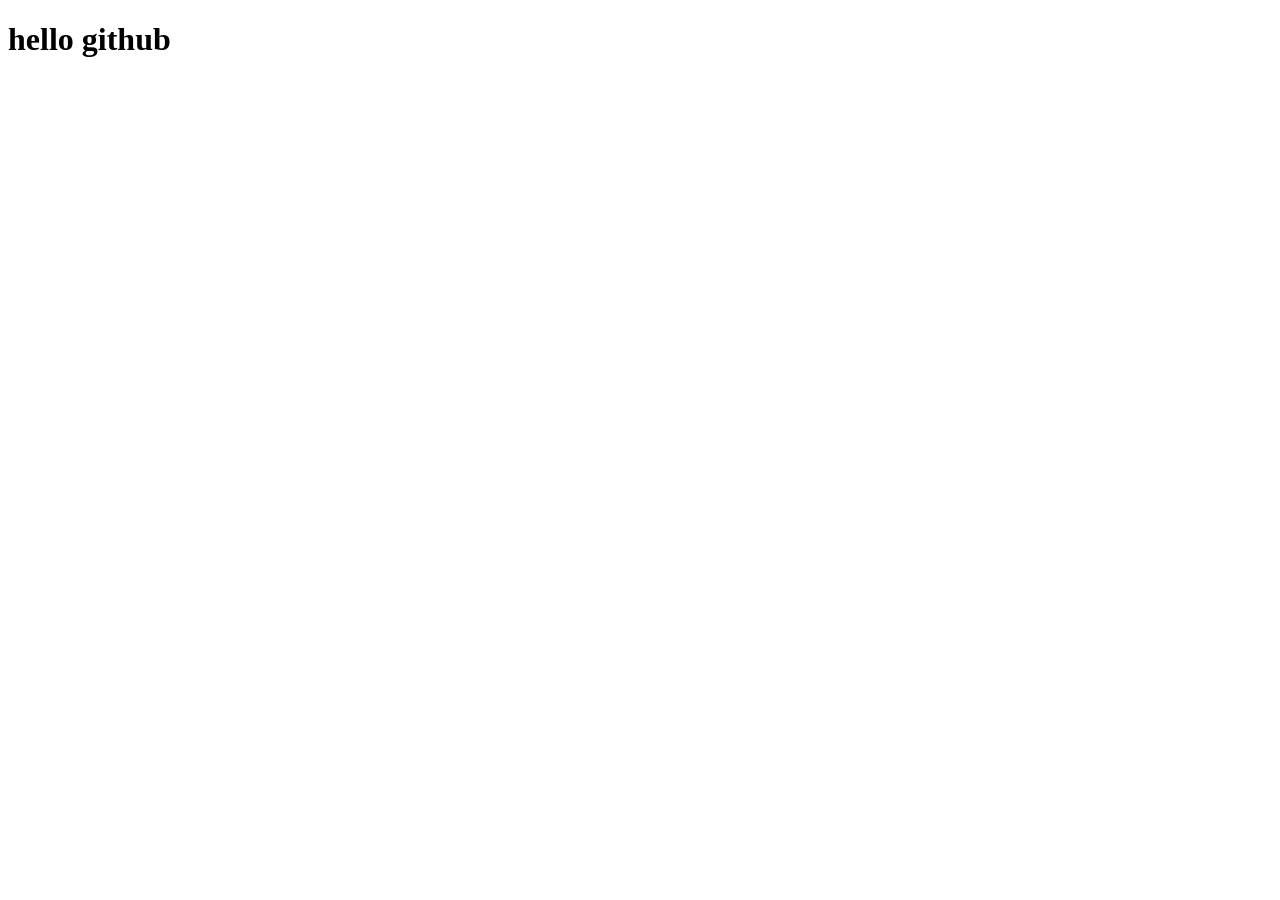
==== index.html @ f9ada885 "Create index.html" ====
<!DOCTYPE html>
<html>
<head>
    <meta charset="utf-8">
    <meta http-equiv="X-UA-Compatible" content="IE=edge">
    <title></title>
    <link rel="stylesheet" href="">
</head>
<body>
    <h1>hello github</h1>
</body>
</html>
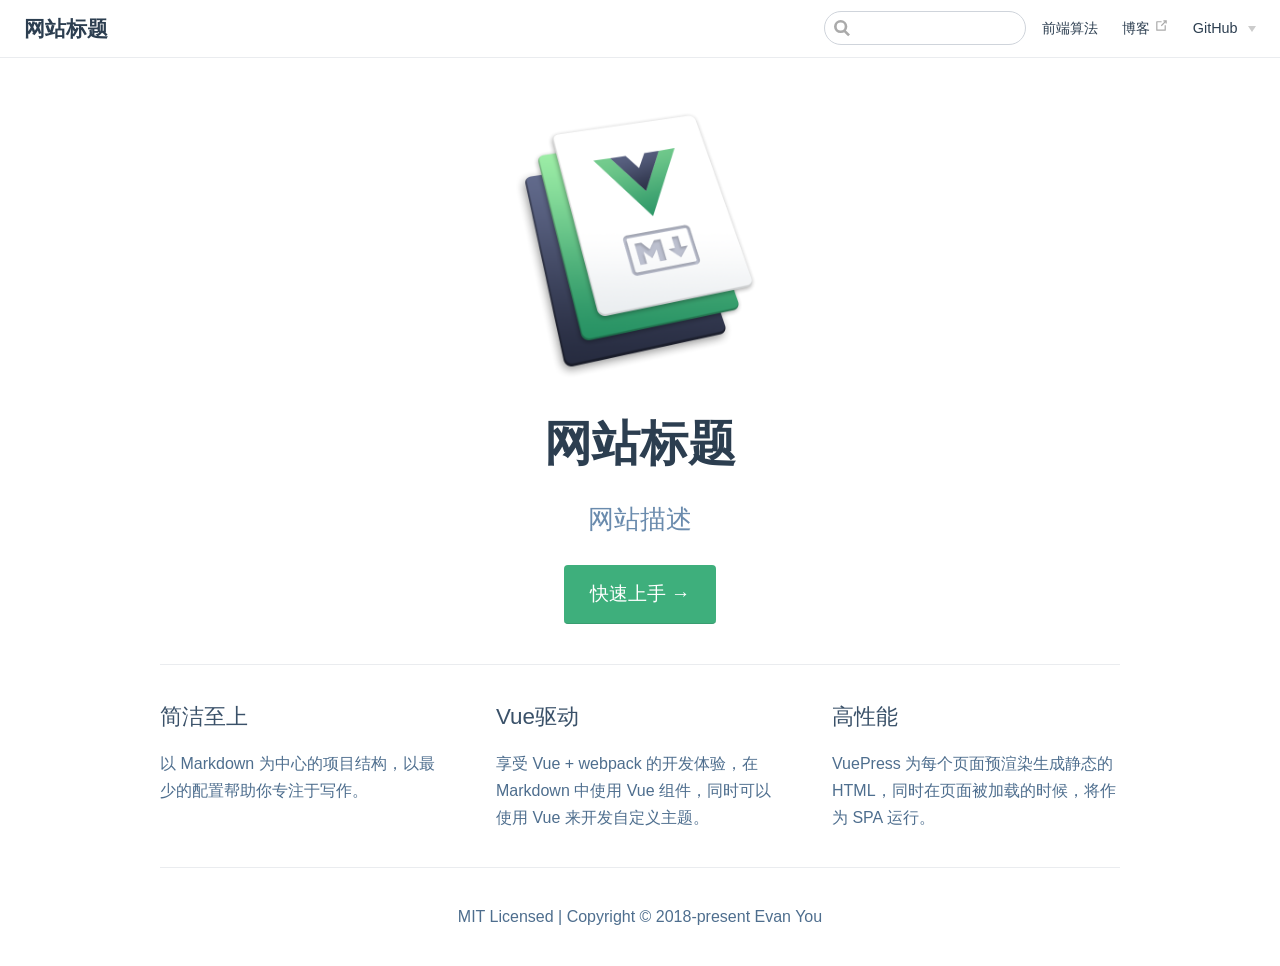
==== commit ac66e0c6: "test VuePress" ====
--- a/index.html
+++ b/index.html
@@ -1,12 +1,33 @@
 <!DOCTYPE html>
-<html>
-<head>
+<html lang="en-US">
+  <head>
     <meta charset="utf-8">
-    <meta http-equiv="X-UA-Compatible" content="IE=edge">
-    <title></title>
-    <link rel="stylesheet" href="">
-</head>
-<body>
-    <h1>hello github</h1>
-</body>
-</html>+    <meta name="viewport" content="width=device-width,initial-scale=1">
+    <title>网站标题</title>
+    <meta name="description" content="网站描述">
+    <link rel="icon" href="/favicon.ico">
+    
+    <link rel="preload" href="/assets/css/0.styles.400793ac.css" as="style"><link rel="preload" href="/assets/js/app.ef0b57f5.js" as="script"><link rel="preload" href="/assets/js/3.c06d342b.js" as="script"><link rel="prefetch" href="/assets/js/2.aef8012b.js"><link rel="prefetch" href="/assets/js/4.b741e983.js">
+    <link rel="stylesheet" href="/assets/css/0.styles.400793ac.css">
+  </head>
+  <body>
+    <div id="app" data-server-rendered="true"><div class="theme-container no-sidebar"><header class="navbar"><div class="sidebar-button"><svg xmlns="http://www.w3.org/2000/svg" aria-hidden="true" role="img" viewBox="0 0 448 512" class="icon"><path fill="currentColor" d="M436 124H12c-6.627 0-12-5.373-12-12V80c0-6.627 5.373-12 12-12h424c6.627 0 12 5.373 12 12v32c0 6.627-5.373 12-12 12zm0 160H12c-6.627 0-12-5.373-12-12v-32c0-6.627 5.373-12 12-12h424c6.627 0 12 5.373 12 12v32c0 6.627-5.373 12-12 12zm0 160H12c-6.627 0-12-5.373-12-12v-32c0-6.627 5.373-12 12-12h424c6.627 0 12 5.373 12 12v32c0 6.627-5.373 12-12 12z"></path></svg></div> <a href="/" class="home-link router-link-exact-active router-link-active"><!----> <span class="site-name">网站标题</span></a> <div class="links" style="max-width:nullpx;"><div class="search-box"><input aria-label="Search" autocomplete="off" spellcheck="false" value=""> <!----></div> <nav class="nav-links can-hide"><div class="nav-item"><a href="/algorithm/" class="nav-link">前端算法</a></div><div class="nav-item"><a href="http://obkoro1.com/" target="_blank" rel="noopener noreferrer" class="nav-link external">
+  博客
+  <svg xmlns="http://www.w3.org/2000/svg" aria-hidden="true" x="0px" y="0px" viewBox="0 0 100 100" width="15" height="15" class="icon outbound"><path fill="currentColor" d="M18.8,85.1h56l0,0c2.2,0,4-1.8,4-4v-32h-8v28h-48v-48h28v-8h-32l0,0c-2.2,0-4,1.8-4,4v56C14.8,83.3,16.6,85.1,18.8,85.1z"></path> <polygon fill="currentColor" points="45.7,48.7 51.3,54.3 77.2,28.5 77.2,37.2 85.2,37.2 85.2,14.9 62.8,14.9 62.8,22.9 71.5,22.9"></polygon></svg></a></div><div class="nav-item"><div class="dropdown-wrapper"><a class="dropdown-title"><span class="title">GitHub</span> <span class="arrow right"></span></a> <ul class="nav-dropdown" style="display:none;"><li class="dropdown-item"><!----> <a href="https://github.com/OBKoro1" target="_blank" rel="noopener noreferrer" class="nav-link external">
+  GitHub地址
+  <svg xmlns="http://www.w3.org/2000/svg" aria-hidden="true" x="0px" y="0px" viewBox="0 0 100 100" width="15" height="15" class="icon outbound"><path fill="currentColor" d="M18.8,85.1h56l0,0c2.2,0,4-1.8,4-4v-32h-8v28h-48v-48h28v-8h-32l0,0c-2.2,0-4,1.8-4,4v56C14.8,83.3,16.6,85.1,18.8,85.1z"></path> <polygon fill="currentColor" points="45.7,48.7 51.3,54.3 77.2,28.5 77.2,37.2 85.2,37.2 85.2,14.9 62.8,14.9 62.8,22.9 71.5,22.9"></polygon></svg></a></li><li class="dropdown-item"><!----> <a href="https://github.com/OBKoro1/Brush_algorithm" target="_blank" rel="noopener noreferrer" class="nav-link external">
+  算法仓库
+  <svg xmlns="http://www.w3.org/2000/svg" aria-hidden="true" x="0px" y="0px" viewBox="0 0 100 100" width="15" height="15" class="icon outbound"><path fill="currentColor" d="M18.8,85.1h56l0,0c2.2,0,4-1.8,4-4v-32h-8v28h-48v-48h28v-8h-32l0,0c-2.2,0-4,1.8-4,4v56C14.8,83.3,16.6,85.1,18.8,85.1z"></path> <polygon fill="currentColor" points="45.7,48.7 51.3,54.3 77.2,28.5 77.2,37.2 85.2,37.2 85.2,14.9 62.8,14.9 62.8,22.9 71.5,22.9"></polygon></svg></a></li></ul></div></div> <!----></nav></div></header> <div class="sidebar-mask"></div> <div class="sidebar"><nav class="nav-links"><div class="nav-item"><a href="/algorithm/" class="nav-link">前端算法</a></div><div class="nav-item"><a href="http://obkoro1.com/" target="_blank" rel="noopener noreferrer" class="nav-link external">
+  博客
+  <svg xmlns="http://www.w3.org/2000/svg" aria-hidden="true" x="0px" y="0px" viewBox="0 0 100 100" width="15" height="15" class="icon outbound"><path fill="currentColor" d="M18.8,85.1h56l0,0c2.2,0,4-1.8,4-4v-32h-8v28h-48v-48h28v-8h-32l0,0c-2.2,0-4,1.8-4,4v56C14.8,83.3,16.6,85.1,18.8,85.1z"></path> <polygon fill="currentColor" points="45.7,48.7 51.3,54.3 77.2,28.5 77.2,37.2 85.2,37.2 85.2,14.9 62.8,14.9 62.8,22.9 71.5,22.9"></polygon></svg></a></div><div class="nav-item"><div class="dropdown-wrapper"><a class="dropdown-title"><span class="title">GitHub</span> <span class="arrow right"></span></a> <ul class="nav-dropdown" style="display:none;"><li class="dropdown-item"><!----> <a href="https://github.com/OBKoro1" target="_blank" rel="noopener noreferrer" class="nav-link external">
+  GitHub地址
+  <svg xmlns="http://www.w3.org/2000/svg" aria-hidden="true" x="0px" y="0px" viewBox="0 0 100 100" width="15" height="15" class="icon outbound"><path fill="currentColor" d="M18.8,85.1h56l0,0c2.2,0,4-1.8,4-4v-32h-8v28h-48v-48h28v-8h-32l0,0c-2.2,0-4,1.8-4,4v56C14.8,83.3,16.6,85.1,18.8,85.1z"></path> <polygon fill="currentColor" points="45.7,48.7 51.3,54.3 77.2,28.5 77.2,37.2 85.2,37.2 85.2,14.9 62.8,14.9 62.8,22.9 71.5,22.9"></polygon></svg></a></li><li class="dropdown-item"><!----> <a href="https://github.com/OBKoro1/Brush_algorithm" target="_blank" rel="noopener noreferrer" class="nav-link external">
+  算法仓库
+  <svg xmlns="http://www.w3.org/2000/svg" aria-hidden="true" x="0px" y="0px" viewBox="0 0 100 100" width="15" height="15" class="icon outbound"><path fill="currentColor" d="M18.8,85.1h56l0,0c2.2,0,4-1.8,4-4v-32h-8v28h-48v-48h28v-8h-32l0,0c-2.2,0-4,1.8-4,4v56C14.8,83.3,16.6,85.1,18.8,85.1z"></path> <polygon fill="currentColor" points="45.7,48.7 51.3,54.3 77.2,28.5 77.2,37.2 85.2,37.2 85.2,14.9 62.8,14.9 62.8,22.9 71.5,22.9"></polygon></svg></a></li></ul></div></div> <!----></nav>  <!----> </div> <div class="home"><div class="hero"><img src="/hero.png" alt="hero"> <h1>网站标题</h1> <p class="description">
+      网站描述
+    </p> <p class="action"><a href="/zh/guide/" class="nav-link action-button">快速上手 →</a></p></div> <div class="features"><div class="feature"><h2>简洁至上</h2> <p>以 Markdown 为中心的项目结构，以最少的配置帮助你专注于写作。</p></div><div class="feature"><h2>Vue驱动</h2> <p>享受 Vue + webpack 的开发体验，在 Markdown 中使用 Vue 组件，同时可以使用 Vue 来开发自定义主题。</p></div><div class="feature"><h2>高性能</h2> <p>VuePress 为每个页面预渲染生成静态的 HTML，同时在页面被加载的时候，将作为 SPA 运行。</p></div></div> <div class="content custom"></div> <div class="footer">
+    MIT Licensed | Copyright © 2018-present Evan You
+  </div></div> <!----></div></div>
+    <script src="/assets/js/app.ef0b57f5.js" defer></script><script src="/assets/js/3.c06d342b.js" defer></script>
+  </body>
+</html>
--- a/assets/css/0.styles.400793ac.css
+++ b/assets/css/0.styles.400793ac.css
@@ -0,0 +1 @@
+.home{padding:3.6rem 2rem 0;max-width:960px;margin:0 auto}.home .hero{text-align:center}.home .hero img{max-width:100%;max-height:280px;display:block;margin:3rem auto 1.5rem}.home .hero h1{font-size:3rem}.home .hero .action,.home .hero .description,.home .hero h1{margin:1.8rem auto}.home .hero .description{max-width:35rem;font-size:1.6rem;line-height:1.3;color:#6a8bad}.home .hero .action-button{display:inline-block;font-size:1.2rem;color:#fff;background-color:#3eaf7c;padding:.8rem 1.6rem;border-radius:4px;transition:background-color .1s ease;box-sizing:border-box;border-bottom:1px solid #389d70}.home .hero .action-button:hover{background-color:#4abf8a}.home .features{border-top:1px solid #eaecef;padding:1.2rem 0;margin-top:2.5rem;display:flex;flex-wrap:wrap;align-items:flex-start;align-content:stretch;justify-content:space-between}.home .feature{flex-grow:1;flex-basis:30%;max-width:30%}.home .feature h2{font-size:1.4rem;font-weight:500;border-bottom:none;padding-bottom:0;color:#3a5169}.home .feature p{color:#4e6e8e}.home .footer{padding:2.5rem;border-top:1px solid #eaecef;text-align:center;color:#4e6e8e}@media (max-width:719px){.home .features{flex-direction:column}.home .feature{max-width:100%;padding:0 2.5rem}}@media (max-width:419px){.home{padding-left:1.5rem;padding-right:1.5rem}.home .hero img{max-height:210px;margin:2rem auto 1.2rem}.home .hero h1{font-size:2rem}.home .hero .action,.home .hero .description,.home .hero h1{margin:1.2rem auto}.home .hero .description{font-size:1.2rem}.home .hero .action-button{font-size:1rem;padding:.6rem 1.2rem}.home .feature h2{font-size:1.25rem}}.badge[data-v-79c83af0]{display:inline-block;font-size:14px;height:18px;line-height:18px;border-radius:3px;padding:0 6px;color:#fff;margin-right:5px;background-color:#42b983}.badge.middle[data-v-79c83af0]{vertical-align:middle}.badge.top[data-v-79c83af0]{vertical-align:top}.badge.green[data-v-79c83af0],.badge.tip[data-v-79c83af0]{background-color:#42b983}.badge.error[data-v-79c83af0]{background-color:#da5961}.badge.warn[data-v-79c83af0],.badge.warning[data-v-79c83af0],.badge.yellow[data-v-79c83af0]{background-color:#e7c000}.search-box{display:inline-block;position:relative;margin-right:1rem}.search-box input{cursor:text;width:10rem;color:#4e6e8e;display:inline-block;border:1px solid #cfd4db;border-radius:2rem;font-size:.9rem;line-height:2rem;padding:0 .5rem 0 2rem;outline:none;transition:all .2s ease;background:#fff url(/assets/img/search.83621669.svg) .6rem .5rem no-repeat;background-size:1rem}.search-box input:focus{cursor:auto;border-color:#3eaf7c}.search-box .suggestions{background:#fff;width:20rem;position:absolute;top:1.5rem;border:1px solid #cfd4db;border-radius:6px;padding:.4rem;list-style-type:none}.search-box .suggestions.align-right{right:0}.search-box .suggestion{line-height:1.4;padding:.4rem .6rem;border-radius:4px;cursor:pointer}.search-box .suggestion a{white-space:normal;color:#5d82a6}.search-box .suggestion a .page-title{font-weight:600}.search-box .suggestion a .header{font-size:.9em;margin-left:.25em}.search-box .suggestion.focused{background-color:#f3f4f5}.search-box .suggestion.focused a{color:#3eaf7c}@media (max-width:959px){.search-box input{cursor:pointer;width:0;border-color:transparent;position:relative}.search-box input:focus{cursor:text;left:0;width:10rem}}@media (max-width:959px) and (min-width:719px){.search-box .suggestions{left:0}}@media (max-width:719px){.search-box{margin-right:0}.search-box input{left:1rem}.search-box .suggestions{right:0}}@media (max-width:419px){.search-box .suggestions{width:calc(100vw - 4rem)}.search-box input:focus{width:8rem}}.dropdown-enter,.dropdown-leave-to{height:0!important}.dropdown-wrapper{cursor:pointer}.dropdown-wrapper .dropdown-title{display:block}.dropdown-wrapper .dropdown-title:hover{border-color:transparent}.dropdown-wrapper .dropdown-title .arrow{vertical-align:middle;margin-top:-1px;margin-left:.4rem}.dropdown-wrapper .nav-dropdown .dropdown-item{color:inherit;line-height:1.7rem}.dropdown-wrapper .nav-dropdown .dropdown-item h4{margin:.45rem 0 0;border-top:1px solid #eee;padding:.45rem 1.5rem 0 1.25rem}.dropdown-wrapper .nav-dropdown .dropdown-item .dropdown-subitem-wrapper{padding:0;list-style:none}.dropdown-wrapper .nav-dropdown .dropdown-item .dropdown-subitem-wrapper .dropdown-subitem{font-size:.9em}.dropdown-wrapper .nav-dropdown .dropdown-item a{display:block;line-height:1.7rem;position:relative;border-bottom:none;font-weight:400;margin-bottom:0;padding:0 1.5rem 0 1.25rem}.dropdown-wrapper .nav-dropdown .dropdown-item a.router-link-active,.dropdown-wrapper .nav-dropdown .dropdown-item a:hover{color:#3eaf7c}.dropdown-wrapper .nav-dropdown .dropdown-item a.router-link-active:after{content:"";width:0;height:0;border-left:5px solid #3eaf7c;border-top:3px solid transparent;border-bottom:3px solid transparent;position:absolute;top:calc(50% - 2px);left:9px}.dropdown-wrapper .nav-dropdown .dropdown-item:first-child h4{margin-top:0;padding-top:0;border-top:0}@media (max-width:719px){.dropdown-wrapper.open .dropdown-title{margin-bottom:.5rem}.dropdown-wrapper .nav-dropdown{transition:height .1s ease-out;overflow:hidden}.dropdown-wrapper .nav-dropdown .dropdown-item h4{border-top:0;margin-top:0;padding-top:0}.dropdown-wrapper .nav-dropdown .dropdown-item>a,.dropdown-wrapper .nav-dropdown .dropdown-item h4{font-size:15px;line-height:2rem}.dropdown-wrapper .nav-dropdown .dropdown-item .dropdown-subitem{font-size:14px;padding-left:1rem}}@media (min-width:719px){.dropdown-wrapper{height:1.8rem}.dropdown-wrapper:hover .nav-dropdown{display:block!important}.dropdown-wrapper .dropdown-title .arrow{border-left:4px solid transparent;border-right:4px solid transparent;border-top:6px solid #ccc;border-bottom:0}.dropdown-wrapper .nav-dropdown{display:none;height:auto!important;box-sizing:border-box;max-height:calc(100vh - 2.7rem);overflow-y:auto;position:absolute;top:100%;right:0;background-color:#fff;padding:.6rem 0;border:1px solid #ddd;border-bottom-color:#ccc;text-align:left;border-radius:.25rem;white-space:nowrap;margin:0}}.nav-links{display:inline-block}.nav-links a{line-height:1.4rem;color:inherit}.nav-links a.router-link-active,.nav-links a:hover{color:#3eaf7c}.nav-links .nav-item{position:relative;display:inline-block;margin-left:1.5rem;line-height:2rem}.nav-links .nav-item:first-child{margin-left:0}.nav-links .repo-link{margin-left:1.5rem}@media (max-width:719px){.nav-links .nav-item,.nav-links .repo-link{margin-left:0}}@media (min-width:719px){.nav-links a.router-link-active,.nav-links a:hover{color:#2c3e50}.nav-item>a:not(.external).router-link-active,.nav-item>a:not(.external):hover{margin-bottom:-2px;border-bottom:2px solid #46bd87}}.navbar{padding:.7rem 1.5rem;line-height:2.2rem;position:relative}.navbar a,.navbar img,.navbar span{display:inline-block}.navbar .logo{height:2.2rem;min-width:2.2rem;margin-right:.8rem;vertical-align:top}.navbar .site-name{font-size:1.3rem;font-weight:600;color:#2c3e50;position:relative}.navbar .links{padding-left:1.5rem;box-sizing:border-box;background-color:#fff;white-space:nowrap;font-size:.9rem;position:absolute;right:1.5rem;top:.7rem;display:flex}.navbar .links .search-box{flex:0 0 auto;vertical-align:top}.navbar .links .nav-links{flex:1}@media (max-width:719px){.navbar{padding-left:4rem}.navbar .can-hide{display:none}.navbar .links{padding-left:1.5rem}}.page-edit,.page-nav{max-width:740px;margin:0 auto;padding:2rem 2.5rem}@media (max-width:959px){.page-edit,.page-nav{padding:2rem}}@media (max-width:419px){.page-edit,.page-nav{padding:1.5rem}}.page{padding-bottom:2rem}.page-edit{padding-top:1rem;padding-bottom:1rem;overflow:auto}.page-edit .edit-link{display:inline-block}.page-edit .edit-link a{color:#4e6e8e;margin-right:.25rem}.page-edit .last-updated{float:right;font-size:.9em}.page-edit .last-updated .prefix{font-weight:500;color:#4e6e8e}.page-edit .last-updated .time{font-weight:400;color:#aaa}.page-nav{padding-top:1rem;padding-bottom:0}.page-nav .inner{min-height:2rem;margin-top:0;border-top:1px solid #eaecef;padding-top:1rem;overflow:auto}.page-nav .next{float:right}@media (max-width:719px){.page-edit .edit-link{margin-bottom:.5rem}.page-edit .last-updated{font-size:.8em;float:none;text-align:left}}.sidebar-button{display:none;width:1.25rem;height:1.25rem;position:absolute;padding:.6rem;top:.6rem;left:1rem;cursor:pointer}.sidebar-button .icon{display:block;width:1.25rem;height:1.25rem}@media (max-width:719px){.sidebar-button{display:block}}.sidebar-group:not(.first){margin-top:1em}.sidebar-group .sidebar-group{padding-left:.5em}.sidebar-group:not(.collapsable) .sidebar-heading{cursor:auto;color:inherit}.sidebar-heading{color:#999;transition:color .15s ease;cursor:pointer;font-size:1.1em;font-weight:700;padding:0 1.5rem;margin-top:0;margin-bottom:.5rem}.sidebar-heading.open,.sidebar-heading:hover{color:inherit}.sidebar-heading .arrow{position:relative;top:-.12em;left:.5em}.sidebar-heading:.open .arrow{top:-.18em}.sidebar-group-items{transition:height .1s ease-out;overflow:hidden}.sidebar ul{padding:0;margin:0;list-style-type:none}.sidebar a{display:inline-block}.sidebar .nav-links{display:none;border-bottom:1px solid #eaecef;padding:.5rem 0 .75rem 0}.sidebar .nav-links a{font-weight:600}.sidebar .nav-links .nav-item,.sidebar .nav-links .repo-link{display:block;line-height:1.25rem;font-size:1.1em;padding:.5rem 0 .5rem 1.5rem}.sidebar .sidebar-links{padding:1.5rem 0}@media (max-width:719px){.sidebar .nav-links{display:block}.sidebar .nav-links .dropdown-wrapper .nav-dropdown .dropdown-item a.router-link-active:after{top:calc(1rem - 2px)}.sidebar .sidebar-links{padding:1rem 0}}.sw-update-popup{position:fixed;right:1em;bottom:1em;padding:1em;border:1px solid #3eaf7c;border-radius:3px;background:#fff;box-shadow:0 4px 16px rgba(0,0,0,.5);text-align:center}.sw-update-popup button{margin-top:.5em;padding:.25em 2em}.sw-update-popup-enter-active,.sw-update-popup-leave-active{transition:opacity .3s,transform .3s}.sw-update-popup-enter,.sw-update-popup-leave-to{opacity:0;transform:translateY(50%) scale(.5)}code[class*=language-],pre[class*=language-]{color:#ccc;background:none;font-family:Consolas,Monaco,Andale Mono,Ubuntu Mono,monospace;font-size:1em;text-align:left;white-space:pre;word-spacing:normal;word-break:normal;word-wrap:normal;line-height:1.5;-moz-tab-size:4;-o-tab-size:4;tab-size:4;-webkit-hyphens:none;-ms-hyphens:none;hyphens:none}pre[class*=language-]{padding:1em;margin:.5em 0;overflow:auto}:not(pre)>code[class*=language-],pre[class*=language-]{background:#2d2d2d}:not(pre)>code[class*=language-]{padding:.1em;border-radius:.3em;white-space:normal}.token.block-comment,.token.cdata,.token.comment,.token.doctype,.token.prolog{color:#999}.token.punctuation{color:#ccc}.token.attr-name,.token.deleted,.token.namespace,.token.tag{color:#e2777a}.token.function-name{color:#6196cc}.token.boolean,.token.function,.token.number{color:#f08d49}.token.class-name,.token.constant,.token.property,.token.symbol{color:#f8c555}.token.atrule,.token.builtin,.token.important,.token.keyword,.token.selector{color:#cc99cd}.token.attr-value,.token.char,.token.regex,.token.string,.token.variable{color:#7ec699}.token.entity,.token.operator,.token.url{color:#67cdcc}.token.bold,.token.important{font-weight:700}.token.italic{font-style:italic}.token.entity{cursor:help}.token.inserted{color:green}#nprogress{pointer-events:none}#nprogress .bar{background:#3eaf7c;position:fixed;z-index:1031;top:0;left:0;width:100%;height:2px}#nprogress .peg{display:block;position:absolute;right:0;width:100px;height:100%;box-shadow:0 0 10px #3eaf7c,0 0 5px #3eaf7c;opacity:1;transform:rotate(3deg) translateY(-4px)}#nprogress .spinner{display:block;position:fixed;z-index:1031;top:15px;right:15px}#nprogress .spinner-icon{width:18px;height:18px;box-sizing:border-box;border:2px solid transparent;border-top-color:#3eaf7c;border-left-color:#3eaf7c;border-radius:50%;animation:nprogress-spinner .4s linear infinite}.nprogress-custom-parent{overflow:hidden;position:relative}.nprogress-custom-parent #nprogress .bar,.nprogress-custom-parent #nprogress .spinner{position:absolute}@keyframes nprogress-spinner{0%{transform:rotate(0deg)}to{transform:rotate(1turn)}}.content code{color:#476582;padding:.25rem .5rem;margin:0;font-size:.85em;background-color:rgba(27,31,35,.05);border-radius:3px}.content pre,.content pre[class*=language-]{line-height:1.4;padding:1.25rem 1.5rem;margin:.85rem 0;background-color:#282c34;border-radius:6px;overflow:auto}.content pre[class*=language-] code,.content pre code{color:#fff;padding:0;background-color:transparent;border-radius:0}div[class*=language-]{position:relative;background-color:#282c34;border-radius:6px}div[class*=language-] .highlight-lines{-webkit-user-select:none;-moz-user-select:none;-ms-user-select:none;user-select:none;padding-top:1.3rem;position:absolute;top:0;left:0;width:100%;line-height:1.4}div[class*=language-] .highlight-lines .highlighted{background-color:rgba(0,0,0,.66)}div[class*=language-] pre,div[class*=language-] pre[class*=language-]{background:transparent;position:relative;z-index:1}div[class*=language-]:before{position:absolute;z-index:3;top:.8em;right:1em;font-size:.75rem;color:hsla(0,0%,100%,.4)}div[class*=language-]:not(.line-numbers-mode) .line-numbers-wrapper{display:none}div[class*=language-].line-numbers-mode .highlight-lines .highlighted{position:relative}div[class*=language-].line-numbers-mode .highlight-lines .highlighted:before{content:" ";position:absolute;z-index:3;left:0;top:0;display:block;width:3.5rem;height:100%;background-color:rgba(0,0,0,.66)}div[class*=language-].line-numbers-mode pre{padding-left:4.5rem;vertical-align:middle}div[class*=language-].line-numbers-mode .line-numbers-wrapper{position:absolute;top:0;width:3.5rem;text-align:center;color:hsla(0,0%,100%,.3);padding:1.25rem 0;line-height:1.4}div[class*=language-].line-numbers-mode .line-numbers-wrapper .line-number,div[class*=language-].line-numbers-mode .line-numbers-wrapper br{-webkit-user-select:none;-moz-user-select:none;-ms-user-select:none;user-select:none}div[class*=language-].line-numbers-mode .line-numbers-wrapper .line-number{position:relative;z-index:4;font-size:.85em}div[class*=language-].line-numbers-mode:after{content:"";position:absolute;z-index:2;top:0;left:0;width:3.5rem;height:100%;border-radius:6px 0 0 6px;border-right:1px solid rgba(0,0,0,.66);background-color:#282c34}div[class~=language-js]:before{content:"js"}div[class~=language-ts]:before{content:"ts"}div[class~=language-html]:before{content:"html"}div[class~=language-md]:before{content:"md"}div[class~=language-vue]:before{content:"vue"}div[class~=language-css]:before{content:"css"}div[class~=language-sass]:before{content:"sass"}div[class~=language-scss]:before{content:"scss"}div[class~=language-less]:before{content:"less"}div[class~=language-stylus]:before{content:"stylus"}div[class~=language-go]:before{content:"go"}div[class~=language-java]:before{content:"java"}div[class~=language-c]:before{content:"c"}div[class~=language-sh]:before{content:"sh"}div[class~=language-yaml]:before{content:"yaml"}div[class~=language-py]:before{content:"py"}div[class~=language-javascript]:before{content:"js"}div[class~=language-typescript]:before{content:"ts"}div[class~=language-markup]:before{content:"html"}div[class~=language-markdown]:before{content:"md"}div[class~=language-json]:before{content:"json"}div[class~=language-ruby]:before{content:"rb"}div[class~=language-python]:before{content:"py"}div[class~=language-bash]:before{content:"sh"}.custom-block .custom-block-title{font-weight:600;margin-bottom:-.4rem}.custom-block.danger,.custom-block.tip,.custom-block.warning{padding:.1rem 1.5rem;border-left-width:.5rem;border-left-style:solid;margin:1rem 0}.custom-block.tip{background-color:#f3f5f7;border-color:#42b983}.custom-block.warning{background-color:rgba(255,229,100,.3);border-color:#e7c000;color:#6b5900}.custom-block.warning .custom-block-title{color:#b29400}.custom-block.warning a{color:#2c3e50}.custom-block.danger{background-color:#ffe6e6;border-color:#c00;color:#4d0000}.custom-block.danger .custom-block-title{color:#900}.custom-block.danger a{color:#2c3e50}.arrow{display:inline-block;width:0;height:0}.arrow.up{border-bottom:6px solid #ccc}.arrow.down,.arrow.up{border-left:4px solid transparent;border-right:4px solid transparent}.arrow.down{border-top:6px solid #ccc}.arrow.right{border-left:6px solid #ccc}.arrow.left,.arrow.right{border-top:4px solid transparent;border-bottom:4px solid transparent}.arrow.left{border-right:6px solid #ccc}.content:not(.custom){max-width:740px;margin:0 auto;padding:2rem 2.5rem}@media (max-width:959px){.content:not(.custom){padding:2rem}}@media (max-width:419px){.content:not(.custom){padding:1.5rem}}.table-of-contents .badge{vertical-align:middle}body,html{padding:0;margin:0}body{font-family:-apple-system,BlinkMacSystemFont,Segoe UI,Roboto,Oxygen,Ubuntu,Cantarell,Fira Sans,Droid Sans,Helvetica Neue,sans-serif;-webkit-font-smoothing:antialiased;-moz-osx-font-smoothing:grayscale;font-size:16px;color:#2c3e50}.page{padding-left:20rem}.navbar{z-index:20;right:0;height:3.6rem;background-color:#fff;box-sizing:border-box;border-bottom:1px solid #eaecef}.navbar,.sidebar-mask{position:fixed;top:0;left:0}.sidebar-mask{z-index:9;width:100vw;height:100vh;display:none}.sidebar{font-size:15px;background-color:#fff;width:20rem;position:fixed;z-index:10;margin:0;top:3.6rem;left:0;bottom:0;box-sizing:border-box;border-right:1px solid #eaecef;overflow-y:auto}.content:not(.custom)>:first-child{margin-top:3.6rem}.content:not(.custom) a:hover{text-decoration:underline}.content:not(.custom) p.demo{padding:1rem 1.5rem;border:1px solid #ddd;border-radius:4px}.content:not(.custom) img{max-width:100%}.content.custom{padding:0;margin:0}.content.custom img{max-width:100%}a{font-weight:500;text-decoration:none}a,p a code{color:#3eaf7c}p a code{font-weight:400}kbd{background:#eee;border:.15rem solid #ddd;border-bottom:.25rem solid #ddd;border-radius:.15rem;padding:0 .15em}blockquote{font-size:1.2rem;color:#999;border-left:.25rem solid #dfe2e5;margin-left:0;padding-left:1rem}ol,ul{padding-left:1.2em}strong{font-weight:600}h1,h2,h3,h4,h5,h6{font-weight:600;line-height:1.25}.content:not(.custom)>h1,.content:not(.custom)>h2,.content:not(.custom)>h3,.content:not(.custom)>h4,.content:not(.custom)>h5,.content:not(.custom)>h6{margin-top:-3.1rem;padding-top:4.6rem;margin-bottom:0}.content:not(.custom)>h1:first-child,.content:not(.custom)>h2:first-child,.content:not(.custom)>h3:first-child,.content:not(.custom)>h4:first-child,.content:not(.custom)>h5:first-child,.content:not(.custom)>h6:first-child{margin-top:-1.5rem;margin-bottom:1rem}.content:not(.custom)>h1:first-child+.custom-block,.content:not(.custom)>h1:first-child+p,.content:not(.custom)>h1:first-child+pre,.content:not(.custom)>h2:first-child+.custom-block,.content:not(.custom)>h2:first-child+p,.content:not(.custom)>h2:first-child+pre,.content:not(.custom)>h3:first-child+.custom-block,.content:not(.custom)>h3:first-child+p,.content:not(.custom)>h3:first-child+pre,.content:not(.custom)>h4:first-child+.custom-block,.content:not(.custom)>h4:first-child+p,.content:not(.custom)>h4:first-child+pre,.content:not(.custom)>h5:first-child+.custom-block,.content:not(.custom)>h5:first-child+p,.content:not(.custom)>h5:first-child+pre,.content:not(.custom)>h6:first-child+.custom-block,.content:not(.custom)>h6:first-child+p,.content:not(.custom)>h6:first-child+pre{margin-top:2rem}h1:hover .header-anchor,h2:hover .header-anchor,h3:hover .header-anchor,h4:hover .header-anchor,h5:hover .header-anchor,h6:hover .header-anchor{opacity:1}h1{font-size:2.2rem}h2{font-size:1.65rem;padding-bottom:.3rem;border-bottom:1px solid #eaecef}h3{font-size:1.35rem}a.header-anchor{font-size:.85em;float:left;margin-left:-.87em;padding-right:.23em;margin-top:.125em;opacity:0}a.header-anchor:hover{text-decoration:none}.line-number,code,kbd{font-family:source-code-pro,Menlo,Monaco,Consolas,Courier New,monospace}ol,p,ul{line-height:1.7}hr{border:0;border-top:1px solid #eaecef}table{border-collapse:collapse;margin:1rem 0;display:block;overflow-x:auto}tr{border-top:1px solid #dfe2e5}tr:nth-child(2n){background-color:#f6f8fa}td,th{border:1px solid #dfe2e5;padding:.6em 1em}.custom-layout{padding-top:3.6rem}.theme-container.sidebar-open .sidebar-mask{display:block}.theme-container.no-navbar .content:not(.custom)>h1,.theme-container.no-navbar h2,.theme-container.no-navbar h3,.theme-container.no-navbar h4,.theme-container.no-navbar h5,.theme-container.no-navbar h6{margin-top:1.5rem;padding-top:0}.theme-container.no-navbar .sidebar{top:0}.theme-container.no-navbar .custom-layout{padding-top:0}@media (min-width:720px){.theme-container.no-sidebar .sidebar{display:none}.theme-container.no-sidebar .page{padding-left:0}}@media (max-width:959px){.sidebar{font-size:15px;width:16.4rem}.page{padding-left:16.4rem}}@media (max-width:719px){.sidebar{top:0;padding-top:3.6rem;transform:translateX(-100%);transition:transform .2s ease}.page{padding-left:0}.theme-container.sidebar-open .sidebar{transform:translateX(0)}.theme-container.no-navbar .sidebar{padding-top:0}}@media (max-width:419px){h1{font-size:1.9rem}.content div[class*=language-]{margin:.85rem -1.5rem;border-radius:0}}.icon.outbound{color:#aaa;display:inline-block}.sidebar .sidebar-sub-headers{padding-left:1rem;font-size:.95em}a.sidebar-link{font-weight:400;display:inline-block;color:#2c3e50;border-left:.25rem solid transparent;padding:.35rem 1rem .35rem 1.25rem;line-height:1.4;width:100%;box-sizing:border-box}a.sidebar-link:hover{color:#3eaf7c}a.sidebar-link.active{font-weight:600;color:#3eaf7c;border-left-color:#3eaf7c}.sidebar-group a.sidebar-link{padding-left:2rem}.sidebar-sub-headers a.sidebar-link{padding-top:.25rem;padding-bottom:.25rem;border-left:none}.sidebar-sub-headers a.sidebar-link.active{font-weight:500}
--- a/assets/css/0.styles.400793ac.css
+++ b/assets/css/0.styles.400793ac.css
@@ -0,0 +1 @@
+.home{padding:3.6rem 2rem 0;max-width:960px;margin:0 auto}.home .hero{text-align:center}.home .hero img{max-width:100%;max-height:280px;display:block;margin:3rem auto 1.5rem}.home .hero h1{font-size:3rem}.home .hero .action,.home .hero .description,.home .hero h1{margin:1.8rem auto}.home .hero .description{max-width:35rem;font-size:1.6rem;line-height:1.3;color:#6a8bad}.home .hero .action-button{display:inline-block;font-size:1.2rem;color:#fff;background-color:#3eaf7c;padding:.8rem 1.6rem;border-radius:4px;transition:background-color .1s ease;box-sizing:border-box;border-bottom:1px solid #389d70}.home .hero .action-button:hover{background-color:#4abf8a}.home .features{border-top:1px solid #eaecef;padding:1.2rem 0;margin-top:2.5rem;display:flex;flex-wrap:wrap;align-items:flex-start;align-content:stretch;justify-content:space-between}.home .feature{flex-grow:1;flex-basis:30%;max-width:30%}.home .feature h2{font-size:1.4rem;font-weight:500;border-bottom:none;padding-bottom:0;color:#3a5169}.home .feature p{color:#4e6e8e}.home .footer{padding:2.5rem;border-top:1px solid #eaecef;text-align:center;color:#4e6e8e}@media (max-width:719px){.home .features{flex-direction:column}.home .feature{max-width:100%;padding:0 2.5rem}}@media (max-width:419px){.home{padding-left:1.5rem;padding-right:1.5rem}.home .hero img{max-height:210px;margin:2rem auto 1.2rem}.home .hero h1{font-size:2rem}.home .hero .action,.home .hero .description,.home .hero h1{margin:1.2rem auto}.home .hero .description{font-size:1.2rem}.home .hero .action-button{font-size:1rem;padding:.6rem 1.2rem}.home .feature h2{font-size:1.25rem}}.badge[data-v-79c83af0]{display:inline-block;font-size:14px;height:18px;line-height:18px;border-radius:3px;padding:0 6px;color:#fff;margin-right:5px;background-color:#42b983}.badge.middle[data-v-79c83af0]{vertical-align:middle}.badge.top[data-v-79c83af0]{vertical-align:top}.badge.green[data-v-79c83af0],.badge.tip[data-v-79c83af0]{background-color:#42b983}.badge.error[data-v-79c83af0]{background-color:#da5961}.badge.warn[data-v-79c83af0],.badge.warning[data-v-79c83af0],.badge.yellow[data-v-79c83af0]{background-color:#e7c000}.search-box{display:inline-block;position:relative;margin-right:1rem}.search-box input{cursor:text;width:10rem;color:#4e6e8e;display:inline-block;border:1px solid #cfd4db;border-radius:2rem;font-size:.9rem;line-height:2rem;padding:0 .5rem 0 2rem;outline:none;transition:all .2s ease;background:#fff url(/assets/img/search.83621669.svg) .6rem .5rem no-repeat;background-size:1rem}.search-box input:focus{cursor:auto;border-color:#3eaf7c}.search-box .suggestions{background:#fff;width:20rem;position:absolute;top:1.5rem;border:1px solid #cfd4db;border-radius:6px;padding:.4rem;list-style-type:none}.search-box .suggestions.align-right{right:0}.search-box .suggestion{line-height:1.4;padding:.4rem .6rem;border-radius:4px;cursor:pointer}.search-box .suggestion a{white-space:normal;color:#5d82a6}.search-box .suggestion a .page-title{font-weight:600}.search-box .suggestion a .header{font-size:.9em;margin-left:.25em}.search-box .suggestion.focused{background-color:#f3f4f5}.search-box .suggestion.focused a{color:#3eaf7c}@media (max-width:959px){.search-box input{cursor:pointer;width:0;border-color:transparent;position:relative}.search-box input:focus{cursor:text;left:0;width:10rem}}@media (max-width:959px) and (min-width:719px){.search-box .suggestions{left:0}}@media (max-width:719px){.search-box{margin-right:0}.search-box input{left:1rem}.search-box .suggestions{right:0}}@media (max-width:419px){.search-box .suggestions{width:calc(100vw - 4rem)}.search-box input:focus{width:8rem}}.dropdown-enter,.dropdown-leave-to{height:0!important}.dropdown-wrapper{cursor:pointer}.dropdown-wrapper .dropdown-title{display:block}.dropdown-wrapper .dropdown-title:hover{border-color:transparent}.dropdown-wrapper .dropdown-title .arrow{vertical-align:middle;margin-top:-1px;margin-left:.4rem}.dropdown-wrapper .nav-dropdown .dropdown-item{color:inherit;line-height:1.7rem}.dropdown-wrapper .nav-dropdown .dropdown-item h4{margin:.45rem 0 0;border-top:1px solid #eee;padding:.45rem 1.5rem 0 1.25rem}.dropdown-wrapper .nav-dropdown .dropdown-item .dropdown-subitem-wrapper{padding:0;list-style:none}.dropdown-wrapper .nav-dropdown .dropdown-item .dropdown-subitem-wrapper .dropdown-subitem{font-size:.9em}.dropdown-wrapper .nav-dropdown .dropdown-item a{display:block;line-height:1.7rem;position:relative;border-bottom:none;font-weight:400;margin-bottom:0;padding:0 1.5rem 0 1.25rem}.dropdown-wrapper .nav-dropdown .dropdown-item a.router-link-active,.dropdown-wrapper .nav-dropdown .dropdown-item a:hover{color:#3eaf7c}.dropdown-wrapper .nav-dropdown .dropdown-item a.router-link-active:after{content:"";width:0;height:0;border-left:5px solid #3eaf7c;border-top:3px solid transparent;border-bottom:3px solid transparent;position:absolute;top:calc(50% - 2px);left:9px}.dropdown-wrapper .nav-dropdown .dropdown-item:first-child h4{margin-top:0;padding-top:0;border-top:0}@media (max-width:719px){.dropdown-wrapper.open .dropdown-title{margin-bottom:.5rem}.dropdown-wrapper .nav-dropdown{transition:height .1s ease-out;overflow:hidden}.dropdown-wrapper .nav-dropdown .dropdown-item h4{border-top:0;margin-top:0;padding-top:0}.dropdown-wrapper .nav-dropdown .dropdown-item>a,.dropdown-wrapper .nav-dropdown .dropdown-item h4{font-size:15px;line-height:2rem}.dropdown-wrapper .nav-dropdown .dropdown-item .dropdown-subitem{font-size:14px;padding-left:1rem}}@media (min-width:719px){.dropdown-wrapper{height:1.8rem}.dropdown-wrapper:hover .nav-dropdown{display:block!important}.dropdown-wrapper .dropdown-title .arrow{border-left:4px solid transparent;border-right:4px solid transparent;border-top:6px solid #ccc;border-bottom:0}.dropdown-wrapper .nav-dropdown{display:none;height:auto!important;box-sizing:border-box;max-height:calc(100vh - 2.7rem);overflow-y:auto;position:absolute;top:100%;right:0;background-color:#fff;padding:.6rem 0;border:1px solid #ddd;border-bottom-color:#ccc;text-align:left;border-radius:.25rem;white-space:nowrap;margin:0}}.nav-links{display:inline-block}.nav-links a{line-height:1.4rem;color:inherit}.nav-links a.router-link-active,.nav-links a:hover{color:#3eaf7c}.nav-links .nav-item{position:relative;display:inline-block;margin-left:1.5rem;line-height:2rem}.nav-links .nav-item:first-child{margin-left:0}.nav-links .repo-link{margin-left:1.5rem}@media (max-width:719px){.nav-links .nav-item,.nav-links .repo-link{margin-left:0}}@media (min-width:719px){.nav-links a.router-link-active,.nav-links a:hover{color:#2c3e50}.nav-item>a:not(.external).router-link-active,.nav-item>a:not(.external):hover{margin-bottom:-2px;border-bottom:2px solid #46bd87}}.navbar{padding:.7rem 1.5rem;line-height:2.2rem;position:relative}.navbar a,.navbar img,.navbar span{display:inline-block}.navbar .logo{height:2.2rem;min-width:2.2rem;margin-right:.8rem;vertical-align:top}.navbar .site-name{font-size:1.3rem;font-weight:600;color:#2c3e50;position:relative}.navbar .links{padding-left:1.5rem;box-sizing:border-box;background-color:#fff;white-space:nowrap;font-size:.9rem;position:absolute;right:1.5rem;top:.7rem;display:flex}.navbar .links .search-box{flex:0 0 auto;vertical-align:top}.navbar .links .nav-links{flex:1}@media (max-width:719px){.navbar{padding-left:4rem}.navbar .can-hide{display:none}.navbar .links{padding-left:1.5rem}}.page-edit,.page-nav{max-width:740px;margin:0 auto;padding:2rem 2.5rem}@media (max-width:959px){.page-edit,.page-nav{padding:2rem}}@media (max-width:419px){.page-edit,.page-nav{padding:1.5rem}}.page{padding-bottom:2rem}.page-edit{padding-top:1rem;padding-bottom:1rem;overflow:auto}.page-edit .edit-link{display:inline-block}.page-edit .edit-link a{color:#4e6e8e;margin-right:.25rem}.page-edit .last-updated{float:right;font-size:.9em}.page-edit .last-updated .prefix{font-weight:500;color:#4e6e8e}.page-edit .last-updated .time{font-weight:400;color:#aaa}.page-nav{padding-top:1rem;padding-bottom:0}.page-nav .inner{min-height:2rem;margin-top:0;border-top:1px solid #eaecef;padding-top:1rem;overflow:auto}.page-nav .next{float:right}@media (max-width:719px){.page-edit .edit-link{margin-bottom:.5rem}.page-edit .last-updated{font-size:.8em;float:none;text-align:left}}.sidebar-button{display:none;width:1.25rem;height:1.25rem;position:absolute;padding:.6rem;top:.6rem;left:1rem;cursor:pointer}.sidebar-button .icon{display:block;width:1.25rem;height:1.25rem}@media (max-width:719px){.sidebar-button{display:block}}.sidebar-group:not(.first){margin-top:1em}.sidebar-group .sidebar-group{padding-left:.5em}.sidebar-group:not(.collapsable) .sidebar-heading{cursor:auto;color:inherit}.sidebar-heading{color:#999;transition:color .15s ease;cursor:pointer;font-size:1.1em;font-weight:700;padding:0 1.5rem;margin-top:0;margin-bottom:.5rem}.sidebar-heading.open,.sidebar-heading:hover{color:inherit}.sidebar-heading .arrow{position:relative;top:-.12em;left:.5em}.sidebar-heading:.open .arrow{top:-.18em}.sidebar-group-items{transition:height .1s ease-out;overflow:hidden}.sidebar ul{padding:0;margin:0;list-style-type:none}.sidebar a{display:inline-block}.sidebar .nav-links{display:none;border-bottom:1px solid #eaecef;padding:.5rem 0 .75rem 0}.sidebar .nav-links a{font-weight:600}.sidebar .nav-links .nav-item,.sidebar .nav-links .repo-link{display:block;line-height:1.25rem;font-size:1.1em;padding:.5rem 0 .5rem 1.5rem}.sidebar .sidebar-links{padding:1.5rem 0}@media (max-width:719px){.sidebar .nav-links{display:block}.sidebar .nav-links .dropdown-wrapper .nav-dropdown .dropdown-item a.router-link-active:after{top:calc(1rem - 2px)}.sidebar .sidebar-links{padding:1rem 0}}.sw-update-popup{position:fixed;right:1em;bottom:1em;padding:1em;border:1px solid #3eaf7c;border-radius:3px;background:#fff;box-shadow:0 4px 16px rgba(0,0,0,.5);text-align:center}.sw-update-popup button{margin-top:.5em;padding:.25em 2em}.sw-update-popup-enter-active,.sw-update-popup-leave-active{transition:opacity .3s,transform .3s}.sw-update-popup-enter,.sw-update-popup-leave-to{opacity:0;transform:translateY(50%) scale(.5)}code[class*=language-],pre[class*=language-]{color:#ccc;background:none;font-family:Consolas,Monaco,Andale Mono,Ubuntu Mono,monospace;font-size:1em;text-align:left;white-space:pre;word-spacing:normal;word-break:normal;word-wrap:normal;line-height:1.5;-moz-tab-size:4;-o-tab-size:4;tab-size:4;-webkit-hyphens:none;-ms-hyphens:none;hyphens:none}pre[class*=language-]{padding:1em;margin:.5em 0;overflow:auto}:not(pre)>code[class*=language-],pre[class*=language-]{background:#2d2d2d}:not(pre)>code[class*=language-]{padding:.1em;border-radius:.3em;white-space:normal}.token.block-comment,.token.cdata,.token.comment,.token.doctype,.token.prolog{color:#999}.token.punctuation{color:#ccc}.token.attr-name,.token.deleted,.token.namespace,.token.tag{color:#e2777a}.token.function-name{color:#6196cc}.token.boolean,.token.function,.token.number{color:#f08d49}.token.class-name,.token.constant,.token.property,.token.symbol{color:#f8c555}.token.atrule,.token.builtin,.token.important,.token.keyword,.token.selector{color:#cc99cd}.token.attr-value,.token.char,.token.regex,.token.string,.token.variable{color:#7ec699}.token.entity,.token.operator,.token.url{color:#67cdcc}.token.bold,.token.important{font-weight:700}.token.italic{font-style:italic}.token.entity{cursor:help}.token.inserted{color:green}#nprogress{pointer-events:none}#nprogress .bar{background:#3eaf7c;position:fixed;z-index:1031;top:0;left:0;width:100%;height:2px}#nprogress .peg{display:block;position:absolute;right:0;width:100px;height:100%;box-shadow:0 0 10px #3eaf7c,0 0 5px #3eaf7c;opacity:1;transform:rotate(3deg) translateY(-4px)}#nprogress .spinner{display:block;position:fixed;z-index:1031;top:15px;right:15px}#nprogress .spinner-icon{width:18px;height:18px;box-sizing:border-box;border:2px solid transparent;border-top-color:#3eaf7c;border-left-color:#3eaf7c;border-radius:50%;animation:nprogress-spinner .4s linear infinite}.nprogress-custom-parent{overflow:hidden;position:relative}.nprogress-custom-parent #nprogress .bar,.nprogress-custom-parent #nprogress .spinner{position:absolute}@keyframes nprogress-spinner{0%{transform:rotate(0deg)}to{transform:rotate(1turn)}}.content code{color:#476582;padding:.25rem .5rem;margin:0;font-size:.85em;background-color:rgba(27,31,35,.05);border-radius:3px}.content pre,.content pre[class*=language-]{line-height:1.4;padding:1.25rem 1.5rem;margin:.85rem 0;background-color:#282c34;border-radius:6px;overflow:auto}.content pre[class*=language-] code,.content pre code{color:#fff;padding:0;background-color:transparent;border-radius:0}div[class*=language-]{position:relative;background-color:#282c34;border-radius:6px}div[class*=language-] .highlight-lines{-webkit-user-select:none;-moz-user-select:none;-ms-user-select:none;user-select:none;padding-top:1.3rem;position:absolute;top:0;left:0;width:100%;line-height:1.4}div[class*=language-] .highlight-lines .highlighted{background-color:rgba(0,0,0,.66)}div[class*=language-] pre,div[class*=language-] pre[class*=language-]{background:transparent;position:relative;z-index:1}div[class*=language-]:before{position:absolute;z-index:3;top:.8em;right:1em;font-size:.75rem;color:hsla(0,0%,100%,.4)}div[class*=language-]:not(.line-numbers-mode) .line-numbers-wrapper{display:none}div[class*=language-].line-numbers-mode .highlight-lines .highlighted{position:relative}div[class*=language-].line-numbers-mode .highlight-lines .highlighted:before{content:" ";position:absolute;z-index:3;left:0;top:0;display:block;width:3.5rem;height:100%;background-color:rgba(0,0,0,.66)}div[class*=language-].line-numbers-mode pre{padding-left:4.5rem;vertical-align:middle}div[class*=language-].line-numbers-mode .line-numbers-wrapper{position:absolute;top:0;width:3.5rem;text-align:center;color:hsla(0,0%,100%,.3);padding:1.25rem 0;line-height:1.4}div[class*=language-].line-numbers-mode .line-numbers-wrapper .line-number,div[class*=language-].line-numbers-mode .line-numbers-wrapper br{-webkit-user-select:none;-moz-user-select:none;-ms-user-select:none;user-select:none}div[class*=language-].line-numbers-mode .line-numbers-wrapper .line-number{position:relative;z-index:4;font-size:.85em}div[class*=language-].line-numbers-mode:after{content:"";position:absolute;z-index:2;top:0;left:0;width:3.5rem;height:100%;border-radius:6px 0 0 6px;border-right:1px solid rgba(0,0,0,.66);background-color:#282c34}div[class~=language-js]:before{content:"js"}div[class~=language-ts]:before{content:"ts"}div[class~=language-html]:before{content:"html"}div[class~=language-md]:before{content:"md"}div[class~=language-vue]:before{content:"vue"}div[class~=language-css]:before{content:"css"}div[class~=language-sass]:before{content:"sass"}div[class~=language-scss]:before{content:"scss"}div[class~=language-less]:before{content:"less"}div[class~=language-stylus]:before{content:"stylus"}div[class~=language-go]:before{content:"go"}div[class~=language-java]:before{content:"java"}div[class~=language-c]:before{content:"c"}div[class~=language-sh]:before{content:"sh"}div[class~=language-yaml]:before{content:"yaml"}div[class~=language-py]:before{content:"py"}div[class~=language-javascript]:before{content:"js"}div[class~=language-typescript]:before{content:"ts"}div[class~=language-markup]:before{content:"html"}div[class~=language-markdown]:before{content:"md"}div[class~=language-json]:before{content:"json"}div[class~=language-ruby]:before{content:"rb"}div[class~=language-python]:before{content:"py"}div[class~=language-bash]:before{content:"sh"}.custom-block .custom-block-title{font-weight:600;margin-bottom:-.4rem}.custom-block.danger,.custom-block.tip,.custom-block.warning{padding:.1rem 1.5rem;border-left-width:.5rem;border-left-style:solid;margin:1rem 0}.custom-block.tip{background-color:#f3f5f7;border-color:#42b983}.custom-block.warning{background-color:rgba(255,229,100,.3);border-color:#e7c000;color:#6b5900}.custom-block.warning .custom-block-title{color:#b29400}.custom-block.warning a{color:#2c3e50}.custom-block.danger{background-color:#ffe6e6;border-color:#c00;color:#4d0000}.custom-block.danger .custom-block-title{color:#900}.custom-block.danger a{color:#2c3e50}.arrow{display:inline-block;width:0;height:0}.arrow.up{border-bottom:6px solid #ccc}.arrow.down,.arrow.up{border-left:4px solid transparent;border-right:4px solid transparent}.arrow.down{border-top:6px solid #ccc}.arrow.right{border-left:6px solid #ccc}.arrow.left,.arrow.right{border-top:4px solid transparent;border-bottom:4px solid transparent}.arrow.left{border-right:6px solid #ccc}.content:not(.custom){max-width:740px;margin:0 auto;padding:2rem 2.5rem}@media (max-width:959px){.content:not(.custom){padding:2rem}}@media (max-width:419px){.content:not(.custom){padding:1.5rem}}.table-of-contents .badge{vertical-align:middle}body,html{padding:0;margin:0}body{font-family:-apple-system,BlinkMacSystemFont,Segoe UI,Roboto,Oxygen,Ubuntu,Cantarell,Fira Sans,Droid Sans,Helvetica Neue,sans-serif;-webkit-font-smoothing:antialiased;-moz-osx-font-smoothing:grayscale;font-size:16px;color:#2c3e50}.page{padding-left:20rem}.navbar{z-index:20;right:0;height:3.6rem;background-color:#fff;box-sizing:border-box;border-bottom:1px solid #eaecef}.navbar,.sidebar-mask{position:fixed;top:0;left:0}.sidebar-mask{z-index:9;width:100vw;height:100vh;display:none}.sidebar{font-size:15px;background-color:#fff;width:20rem;position:fixed;z-index:10;margin:0;top:3.6rem;left:0;bottom:0;box-sizing:border-box;border-right:1px solid #eaecef;overflow-y:auto}.content:not(.custom)>:first-child{margin-top:3.6rem}.content:not(.custom) a:hover{text-decoration:underline}.content:not(.custom) p.demo{padding:1rem 1.5rem;border:1px solid #ddd;border-radius:4px}.content:not(.custom) img{max-width:100%}.content.custom{padding:0;margin:0}.content.custom img{max-width:100%}a{font-weight:500;text-decoration:none}a,p a code{color:#3eaf7c}p a code{font-weight:400}kbd{background:#eee;border:.15rem solid #ddd;border-bottom:.25rem solid #ddd;border-radius:.15rem;padding:0 .15em}blockquote{font-size:1.2rem;color:#999;border-left:.25rem solid #dfe2e5;margin-left:0;padding-left:1rem}ol,ul{padding-left:1.2em}strong{font-weight:600}h1,h2,h3,h4,h5,h6{font-weight:600;line-height:1.25}.content:not(.custom)>h1,.content:not(.custom)>h2,.content:not(.custom)>h3,.content:not(.custom)>h4,.content:not(.custom)>h5,.content:not(.custom)>h6{margin-top:-3.1rem;padding-top:4.6rem;margin-bottom:0}.content:not(.custom)>h1:first-child,.content:not(.custom)>h2:first-child,.content:not(.custom)>h3:first-child,.content:not(.custom)>h4:first-child,.content:not(.custom)>h5:first-child,.content:not(.custom)>h6:first-child{margin-top:-1.5rem;margin-bottom:1rem}.content:not(.custom)>h1:first-child+.custom-block,.content:not(.custom)>h1:first-child+p,.content:not(.custom)>h1:first-child+pre,.content:not(.custom)>h2:first-child+.custom-block,.content:not(.custom)>h2:first-child+p,.content:not(.custom)>h2:first-child+pre,.content:not(.custom)>h3:first-child+.custom-block,.content:not(.custom)>h3:first-child+p,.content:not(.custom)>h3:first-child+pre,.content:not(.custom)>h4:first-child+.custom-block,.content:not(.custom)>h4:first-child+p,.content:not(.custom)>h4:first-child+pre,.content:not(.custom)>h5:first-child+.custom-block,.content:not(.custom)>h5:first-child+p,.content:not(.custom)>h5:first-child+pre,.content:not(.custom)>h6:first-child+.custom-block,.content:not(.custom)>h6:first-child+p,.content:not(.custom)>h6:first-child+pre{margin-top:2rem}h1:hover .header-anchor,h2:hover .header-anchor,h3:hover .header-anchor,h4:hover .header-anchor,h5:hover .header-anchor,h6:hover .header-anchor{opacity:1}h1{font-size:2.2rem}h2{font-size:1.65rem;padding-bottom:.3rem;border-bottom:1px solid #eaecef}h3{font-size:1.35rem}a.header-anchor{font-size:.85em;float:left;margin-left:-.87em;padding-right:.23em;margin-top:.125em;opacity:0}a.header-anchor:hover{text-decoration:none}.line-number,code,kbd{font-family:source-code-pro,Menlo,Monaco,Consolas,Courier New,monospace}ol,p,ul{line-height:1.7}hr{border:0;border-top:1px solid #eaecef}table{border-collapse:collapse;margin:1rem 0;display:block;overflow-x:auto}tr{border-top:1px solid #dfe2e5}tr:nth-child(2n){background-color:#f6f8fa}td,th{border:1px solid #dfe2e5;padding:.6em 1em}.custom-layout{padding-top:3.6rem}.theme-container.sidebar-open .sidebar-mask{display:block}.theme-container.no-navbar .content:not(.custom)>h1,.theme-container.no-navbar h2,.theme-container.no-navbar h3,.theme-container.no-navbar h4,.theme-container.no-navbar h5,.theme-container.no-navbar h6{margin-top:1.5rem;padding-top:0}.theme-container.no-navbar .sidebar{top:0}.theme-container.no-navbar .custom-layout{padding-top:0}@media (min-width:720px){.theme-container.no-sidebar .sidebar{display:none}.theme-container.no-sidebar .page{padding-left:0}}@media (max-width:959px){.sidebar{font-size:15px;width:16.4rem}.page{padding-left:16.4rem}}@media (max-width:719px){.sidebar{top:0;padding-top:3.6rem;transform:translateX(-100%);transition:transform .2s ease}.page{padding-left:0}.theme-container.sidebar-open .sidebar{transform:translateX(0)}.theme-container.no-navbar .sidebar{padding-top:0}}@media (max-width:419px){h1{font-size:1.9rem}.content div[class*=language-]{margin:.85rem -1.5rem;border-radius:0}}.icon.outbound{color:#aaa;display:inline-block}.sidebar .sidebar-sub-headers{padding-left:1rem;font-size:.95em}a.sidebar-link{font-weight:400;display:inline-block;color:#2c3e50;border-left:.25rem solid transparent;padding:.35rem 1rem .35rem 1.25rem;line-height:1.4;width:100%;box-sizing:border-box}a.sidebar-link:hover{color:#3eaf7c}a.sidebar-link.active{font-weight:600;color:#3eaf7c;border-left-color:#3eaf7c}.sidebar-group a.sidebar-link{padding-left:2rem}.sidebar-sub-headers a.sidebar-link{padding-top:.25rem;padding-bottom:.25rem;border-left:none}.sidebar-sub-headers a.sidebar-link.active{font-weight:500}
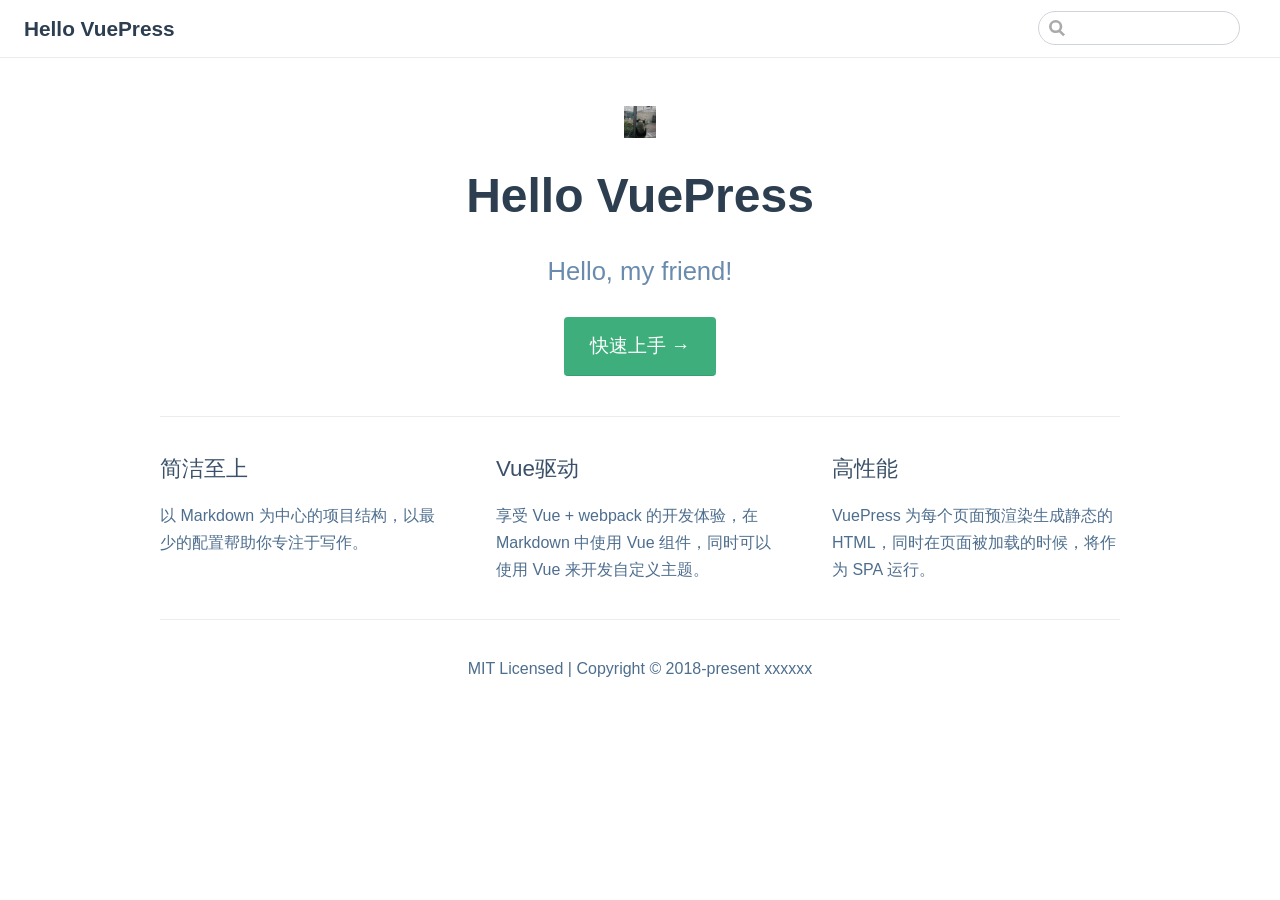
==== commit f6bcb2a9: "vuepress" ====
--- a/index.html
+++ b/index.html
@@ -3,31 +3,23 @@
   <head>
     <meta charset="utf-8">
     <meta name="viewport" content="width=device-width,initial-scale=1">
-    <title>网站标题</title>
-    <meta name="description" content="网站描述">
+    <title>Hello VuePress</title>
+    <meta name="generator" content="VuePress 1.5.0">
     <link rel="icon" href="/favicon.ico">
-    
-    <link rel="preload" href="/assets/css/0.styles.400793ac.css" as="style"><link rel="preload" href="/assets/js/app.ef0b57f5.js" as="script"><link rel="preload" href="/assets/js/3.c06d342b.js" as="script"><link rel="prefetch" href="/assets/js/2.aef8012b.js"><link rel="prefetch" href="/assets/js/4.b741e983.js">
-    <link rel="stylesheet" href="/assets/css/0.styles.400793ac.css">
+    <meta name="description" content="Hello, my friend!">
+    <link rel="preload" href="/assets/css/0.styles.5030901d.css" as="style"><link rel="preload" href="/assets/js/app.eff5d4ab.js" as="script"><link rel="preload" href="/assets/js/2.0da8b8d2.js" as="script"><link rel="preload" href="/assets/js/5.23f86e21.js" as="script"><link rel="prefetch" href="/assets/js/3.b375e679.js"><link rel="prefetch" href="/assets/js/4.4c75ae97.js">
+    <link rel="stylesheet" href="/assets/css/0.styles.5030901d.css">
   </head>
   <body>
-    <div id="app" data-server-rendered="true"><div class="theme-container no-sidebar"><header class="navbar"><div class="sidebar-button"><svg xmlns="http://www.w3.org/2000/svg" aria-hidden="true" role="img" viewBox="0 0 448 512" class="icon"><path fill="currentColor" d="M436 124H12c-6.627 0-12-5.373-12-12V80c0-6.627 5.373-12 12-12h424c6.627 0 12 5.373 12 12v32c0 6.627-5.373 12-12 12zm0 160H12c-6.627 0-12-5.373-12-12v-32c0-6.627 5.373-12 12-12h424c6.627 0 12 5.373 12 12v32c0 6.627-5.373 12-12 12zm0 160H12c-6.627 0-12-5.373-12-12v-32c0-6.627 5.373-12 12-12h424c6.627 0 12 5.373 12 12v32c0 6.627-5.373 12-12 12z"></path></svg></div> <a href="/" class="home-link router-link-exact-active router-link-active"><!----> <span class="site-name">网站标题</span></a> <div class="links" style="max-width:nullpx;"><div class="search-box"><input aria-label="Search" autocomplete="off" spellcheck="false" value=""> <!----></div> <nav class="nav-links can-hide"><div class="nav-item"><a href="/algorithm/" class="nav-link">前端算法</a></div><div class="nav-item"><a href="http://obkoro1.com/" target="_blank" rel="noopener noreferrer" class="nav-link external">
-  博客
-  <svg xmlns="http://www.w3.org/2000/svg" aria-hidden="true" x="0px" y="0px" viewBox="0 0 100 100" width="15" height="15" class="icon outbound"><path fill="currentColor" d="M18.8,85.1h56l0,0c2.2,0,4-1.8,4-4v-32h-8v28h-48v-48h28v-8h-32l0,0c-2.2,0-4,1.8-4,4v56C14.8,83.3,16.6,85.1,18.8,85.1z"></path> <polygon fill="currentColor" points="45.7,48.7 51.3,54.3 77.2,28.5 77.2,37.2 85.2,37.2 85.2,14.9 62.8,14.9 62.8,22.9 71.5,22.9"></polygon></svg></a></div><div class="nav-item"><div class="dropdown-wrapper"><a class="dropdown-title"><span class="title">GitHub</span> <span class="arrow right"></span></a> <ul class="nav-dropdown" style="display:none;"><li class="dropdown-item"><!----> <a href="https://github.com/OBKoro1" target="_blank" rel="noopener noreferrer" class="nav-link external">
-  GitHub地址
-  <svg xmlns="http://www.w3.org/2000/svg" aria-hidden="true" x="0px" y="0px" viewBox="0 0 100 100" width="15" height="15" class="icon outbound"><path fill="currentColor" d="M18.8,85.1h56l0,0c2.2,0,4-1.8,4-4v-32h-8v28h-48v-48h28v-8h-32l0,0c-2.2,0-4,1.8-4,4v56C14.8,83.3,16.6,85.1,18.8,85.1z"></path> <polygon fill="currentColor" points="45.7,48.7 51.3,54.3 77.2,28.5 77.2,37.2 85.2,37.2 85.2,14.9 62.8,14.9 62.8,22.9 71.5,22.9"></polygon></svg></a></li><li class="dropdown-item"><!----> <a href="https://github.com/OBKoro1/Brush_algorithm" target="_blank" rel="noopener noreferrer" class="nav-link external">
-  算法仓库
-  <svg xmlns="http://www.w3.org/2000/svg" aria-hidden="true" x="0px" y="0px" viewBox="0 0 100 100" width="15" height="15" class="icon outbound"><path fill="currentColor" d="M18.8,85.1h56l0,0c2.2,0,4-1.8,4-4v-32h-8v28h-48v-48h28v-8h-32l0,0c-2.2,0-4,1.8-4,4v56C14.8,83.3,16.6,85.1,18.8,85.1z"></path> <polygon fill="currentColor" points="45.7,48.7 51.3,54.3 77.2,28.5 77.2,37.2 85.2,37.2 85.2,14.9 62.8,14.9 62.8,22.9 71.5,22.9"></polygon></svg></a></li></ul></div></div> <!----></nav></div></header> <div class="sidebar-mask"></div> <div class="sidebar"><nav class="nav-links"><div class="nav-item"><a href="/algorithm/" class="nav-link">前端算法</a></div><div class="nav-item"><a href="http://obkoro1.com/" target="_blank" rel="noopener noreferrer" class="nav-link external">
-  博客
-  <svg xmlns="http://www.w3.org/2000/svg" aria-hidden="true" x="0px" y="0px" viewBox="0 0 100 100" width="15" height="15" class="icon outbound"><path fill="currentColor" d="M18.8,85.1h56l0,0c2.2,0,4-1.8,4-4v-32h-8v28h-48v-48h28v-8h-32l0,0c-2.2,0-4,1.8-4,4v56C14.8,83.3,16.6,85.1,18.8,85.1z"></path> <polygon fill="currentColor" points="45.7,48.7 51.3,54.3 77.2,28.5 77.2,37.2 85.2,37.2 85.2,14.9 62.8,14.9 62.8,22.9 71.5,22.9"></polygon></svg></a></div><div class="nav-item"><div class="dropdown-wrapper"><a class="dropdown-title"><span class="title">GitHub</span> <span class="arrow right"></span></a> <ul class="nav-dropdown" style="display:none;"><li class="dropdown-item"><!----> <a href="https://github.com/OBKoro1" target="_blank" rel="noopener noreferrer" class="nav-link external">
-  GitHub地址
-  <svg xmlns="http://www.w3.org/2000/svg" aria-hidden="true" x="0px" y="0px" viewBox="0 0 100 100" width="15" height="15" class="icon outbound"><path fill="currentColor" d="M18.8,85.1h56l0,0c2.2,0,4-1.8,4-4v-32h-8v28h-48v-48h28v-8h-32l0,0c-2.2,0-4,1.8-4,4v56C14.8,83.3,16.6,85.1,18.8,85.1z"></path> <polygon fill="currentColor" points="45.7,48.7 51.3,54.3 77.2,28.5 77.2,37.2 85.2,37.2 85.2,14.9 62.8,14.9 62.8,22.9 71.5,22.9"></polygon></svg></a></li><li class="dropdown-item"><!----> <a href="https://github.com/OBKoro1/Brush_algorithm" target="_blank" rel="noopener noreferrer" class="nav-link external">
-  算法仓库
-  <svg xmlns="http://www.w3.org/2000/svg" aria-hidden="true" x="0px" y="0px" viewBox="0 0 100 100" width="15" height="15" class="icon outbound"><path fill="currentColor" d="M18.8,85.1h56l0,0c2.2,0,4-1.8,4-4v-32h-8v28h-48v-48h28v-8h-32l0,0c-2.2,0-4,1.8-4,4v56C14.8,83.3,16.6,85.1,18.8,85.1z"></path> <polygon fill="currentColor" points="45.7,48.7 51.3,54.3 77.2,28.5 77.2,37.2 85.2,37.2 85.2,14.9 62.8,14.9 62.8,22.9 71.5,22.9"></polygon></svg></a></li></ul></div></div> <!----></nav>  <!----> </div> <div class="home"><div class="hero"><img src="/hero.png" alt="hero"> <h1>网站标题</h1> <p class="description">
-      网站描述
-    </p> <p class="action"><a href="/zh/guide/" class="nav-link action-button">快速上手 →</a></p></div> <div class="features"><div class="feature"><h2>简洁至上</h2> <p>以 Markdown 为中心的项目结构，以最少的配置帮助你专注于写作。</p></div><div class="feature"><h2>Vue驱动</h2> <p>享受 Vue + webpack 的开发体验，在 Markdown 中使用 Vue 组件，同时可以使用 Vue 来开发自定义主题。</p></div><div class="feature"><h2>高性能</h2> <p>VuePress 为每个页面预渲染生成静态的 HTML，同时在页面被加载的时候，将作为 SPA 运行。</p></div></div> <div class="content custom"></div> <div class="footer">
-    MIT Licensed | Copyright © 2018-present Evan You
-  </div></div> <!----></div></div>
-    <script src="/assets/js/app.ef0b57f5.js" defer></script><script src="/assets/js/3.c06d342b.js" defer></script>
+    <div id="app" data-server-rendered="true"><div class="theme-container no-sidebar"><header class="navbar"><div class="sidebar-button"><svg xmlns="http://www.w3.org/2000/svg" aria-hidden="true" role="img" viewBox="0 0 448 512" class="icon"><path fill="currentColor" d="M436 124H12c-6.627 0-12-5.373-12-12V80c0-6.627 5.373-12 12-12h424c6.627 0 12 5.373 12 12v32c0 6.627-5.373 12-12 12zm0 160H12c-6.627 0-12-5.373-12-12v-32c0-6.627 5.373-12 12-12h424c6.627 0 12 5.373 12 12v32c0 6.627-5.373 12-12 12zm0 160H12c-6.627 0-12-5.373-12-12v-32c0-6.627 5.373-12 12-12h424c6.627 0 12 5.373 12 12v32c0 6.627-5.373 12-12 12z"></path></svg></div> <a href="/" class="home-link router-link-exact-active router-link-active"><!----> <span class="site-name">Hello VuePress</span></a> <div class="links"><div class="search-box"><input aria-label="Search" autocomplete="off" spellcheck="false" value=""> <!----></div> <!----></div></header> <div class="sidebar-mask"></div> <aside class="sidebar"><!---->  <!----> </aside> <main aria-labelledby="main-title" class="home"><header class="hero"><img src="/favicon.ico" alt="hero"> <h1 id="main-title">
+      Hello VuePress
+    </h1> <p class="description">
+      Hello, my friend!
+    </p> <p class="action"><a href="/guide/" class="nav-link action-button">
+  快速上手 →
+</a></p></header> <div class="features"><div class="feature"><h2>简洁至上</h2> <p>以 Markdown 为中心的项目结构，以最少的配置帮助你专注于写作。</p></div><div class="feature"><h2>Vue驱动</h2> <p>享受 Vue + webpack 的开发体验，在 Markdown 中使用 Vue 组件，同时可以使用 Vue 来开发自定义主题。</p></div><div class="feature"><h2>高性能</h2> <p>VuePress 为每个页面预渲染生成静态的 HTML，同时在页面被加载的时候，将作为 SPA 运行。</p></div></div> <div class="theme-default-content custom content__default"></div> <div class="footer">
+    MIT Licensed | Copyright © 2018-present xxxxxx
+  </div></main></div><div class="global-ui"></div></div>
+    <script src="/assets/js/app.eff5d4ab.js" defer></script><script src="/assets/js/2.0da8b8d2.js" defer></script><script src="/assets/js/5.23f86e21.js" defer></script>
   </body>
 </html>
--- a/assets/css/0.styles.5030901d.css
+++ b/assets/css/0.styles.5030901d.css
@@ -0,0 +1 @@
+code[class*=language-],pre[class*=language-]{color:#ccc;background:none;font-family:Consolas,Monaco,Andale Mono,Ubuntu Mono,monospace;font-size:1em;text-align:left;white-space:pre;word-spacing:normal;word-break:normal;word-wrap:normal;line-height:1.5;-moz-tab-size:4;tab-size:4;-webkit-hyphens:none;-ms-hyphens:none;hyphens:none}pre[class*=language-]{padding:1em;margin:.5em 0;overflow:auto}:not(pre)>code[class*=language-],pre[class*=language-]{background:#2d2d2d}:not(pre)>code[class*=language-]{padding:.1em;border-radius:.3em;white-space:normal}.token.block-comment,.token.cdata,.token.comment,.token.doctype,.token.prolog{color:#999}.token.punctuation{color:#ccc}.token.attr-name,.token.deleted,.token.namespace,.token.tag{color:#e2777a}.token.function-name{color:#6196cc}.token.boolean,.token.function,.token.number{color:#f08d49}.token.class-name,.token.constant,.token.property,.token.symbol{color:#f8c555}.token.atrule,.token.builtin,.token.important,.token.keyword,.token.selector{color:#cc99cd}.token.attr-value,.token.char,.token.regex,.token.string,.token.variable{color:#7ec699}.token.entity,.token.operator,.token.url{color:#67cdcc}.token.bold,.token.important{font-weight:700}.token.italic{font-style:italic}.token.entity{cursor:help}.token.inserted{color:green}.theme-default-content code{color:#476582;padding:.25rem .5rem;margin:0;font-size:.85em;background-color:rgba(27,31,35,.05);border-radius:3px}.theme-default-content code .token.deleted{color:#ec5975}.theme-default-content code .token.inserted{color:#3eaf7c}.theme-default-content pre,.theme-default-content pre[class*=language-]{line-height:1.4;padding:1.25rem 1.5rem;margin:.85rem 0;background-color:#282c34;border-radius:6px;overflow:auto}.theme-default-content pre[class*=language-] code,.theme-default-content pre code{color:#fff;padding:0;background-color:transparent;border-radius:0}div[class*=language-]{position:relative;background-color:#282c34;border-radius:6px}div[class*=language-] .highlight-lines{-webkit-user-select:none;-ms-user-select:none;user-select:none;padding-top:1.3rem;position:absolute;top:0;left:0;width:100%;line-height:1.4}div[class*=language-] .highlight-lines .highlighted{background-color:rgba(0,0,0,.66)}div[class*=language-] pre,div[class*=language-] pre[class*=language-]{background:transparent;position:relative;z-index:1}div[class*=language-]:before{position:absolute;z-index:3;top:.8em;right:1em;font-size:.75rem;color:hsla(0,0%,100%,.4)}div[class*=language-]:not(.line-numbers-mode) .line-numbers-wrapper{display:none}div[class*=language-].line-numbers-mode .highlight-lines .highlighted{position:relative}div[class*=language-].line-numbers-mode .highlight-lines .highlighted:before{content:" ";position:absolute;z-index:3;left:0;top:0;display:block;width:3.5rem;height:100%;background-color:rgba(0,0,0,.66)}div[class*=language-].line-numbers-mode pre{padding-left:4.5rem;vertical-align:middle}div[class*=language-].line-numbers-mode .line-numbers-wrapper{position:absolute;top:0;width:3.5rem;text-align:center;color:hsla(0,0%,100%,.3);padding:1.25rem 0;line-height:1.4}div[class*=language-].line-numbers-mode .line-numbers-wrapper br{-webkit-user-select:none;-ms-user-select:none;user-select:none}div[class*=language-].line-numbers-mode .line-numbers-wrapper .line-number{position:relative;z-index:4;-webkit-user-select:none;-ms-user-select:none;user-select:none;font-size:.85em}div[class*=language-].line-numbers-mode:after{content:"";position:absolute;z-index:2;top:0;left:0;width:3.5rem;height:100%;border-radius:6px 0 0 6px;border-right:1px solid rgba(0,0,0,.66);background-color:#282c34}div[class~=language-js]:before{content:"js"}div[class~=language-ts]:before{content:"ts"}div[class~=language-html]:before{content:"html"}div[class~=language-md]:before{content:"md"}div[class~=language-vue]:before{content:"vue"}div[class~=language-css]:before{content:"css"}div[class~=language-sass]:before{content:"sass"}div[class~=language-scss]:before{content:"scss"}div[class~=language-less]:before{content:"less"}div[class~=language-stylus]:before{content:"stylus"}div[class~=language-go]:before{content:"go"}div[class~=language-java]:before{content:"java"}div[class~=language-c]:before{content:"c"}div[class~=language-sh]:before{content:"sh"}div[class~=language-yaml]:before{content:"yaml"}div[class~=language-py]:before{content:"py"}div[class~=language-docker]:before{content:"docker"}div[class~=language-dockerfile]:before{content:"dockerfile"}div[class~=language-makefile]:before{content:"makefile"}div[class~=language-javascript]:before{content:"js"}div[class~=language-typescript]:before{content:"ts"}div[class~=language-markup]:before{content:"html"}div[class~=language-markdown]:before{content:"md"}div[class~=language-json]:before{content:"json"}div[class~=language-ruby]:before{content:"rb"}div[class~=language-python]:before{content:"py"}div[class~=language-bash]:before{content:"sh"}div[class~=language-php]:before{content:"php"}.custom-block .custom-block-title{font-weight:600;margin-bottom:-.4rem}.custom-block.danger,.custom-block.tip,.custom-block.warning{padding:.1rem 1.5rem;border-left-width:.5rem;border-left-style:solid;margin:1rem 0}.custom-block.tip{background-color:#f3f5f7;border-color:#42b983}.custom-block.warning{background-color:rgba(255,229,100,.3);border-color:#e7c000;color:#6b5900}.custom-block.warning .custom-block-title{color:#b29400}.custom-block.warning a{color:#2c3e50}.custom-block.danger{background-color:#ffe6e6;border-color:#c00;color:#4d0000}.custom-block.danger .custom-block-title{color:#900}.custom-block.danger a{color:#2c3e50}.custom-block.details{display:block;position:relative;border-radius:2px;margin:1.6em 0;padding:1.6em;background-color:#eee}.custom-block.details h4{margin-top:0}.custom-block.details figure:last-child,.custom-block.details p:last-child{margin-bottom:0;padding-bottom:0}.custom-block.details summary{outline:none;cursor:pointer}.arrow{display:inline-block;width:0;height:0}.arrow.up{border-bottom:6px solid #ccc}.arrow.down,.arrow.up{border-left:4px solid transparent;border-right:4px solid transparent}.arrow.down{border-top:6px solid #ccc}.arrow.right{border-left:6px solid #ccc}.arrow.left,.arrow.right{border-top:4px solid transparent;border-bottom:4px solid transparent}.arrow.left{border-right:6px solid #ccc}.theme-default-content:not(.custom){max-width:740px;margin:0 auto;padding:2rem 2.5rem}@media (max-width:959px){.theme-default-content:not(.custom){padding:2rem}}@media (max-width:419px){.theme-default-content:not(.custom){padding:1.5rem}}.table-of-contents .badge{vertical-align:middle}body,html{padding:0;margin:0;background-color:#fff}body{font-family:-apple-system,BlinkMacSystemFont,Segoe UI,Roboto,Oxygen,Ubuntu,Cantarell,Fira Sans,Droid Sans,Helvetica Neue,sans-serif;-webkit-font-smoothing:antialiased;-moz-osx-font-smoothing:grayscale;font-size:16px;color:#2c3e50}.page{padding-left:20rem}.navbar{z-index:20;right:0;height:3.6rem;background-color:#fff;box-sizing:border-box;border-bottom:1px solid #eaecef}.navbar,.sidebar-mask{position:fixed;top:0;left:0}.sidebar-mask{z-index:9;width:100vw;height:100vh;display:none}.sidebar{font-size:16px;background-color:#fff;width:20rem;position:fixed;z-index:10;margin:0;top:3.6rem;left:0;bottom:0;box-sizing:border-box;border-right:1px solid #eaecef;overflow-y:auto}.theme-default-content:not(.custom)>:first-child{margin-top:3.6rem}.theme-default-content:not(.custom) a:hover{text-decoration:underline}.theme-default-content:not(.custom) p.demo{padding:1rem 1.5rem;border:1px solid #ddd;border-radius:4px}.theme-default-content:not(.custom) img{max-width:100%}.theme-default-content.custom{padding:0;margin:0}.theme-default-content.custom img{max-width:100%}a{font-weight:500;text-decoration:none}a,p a code{color:#3eaf7c}p a code{font-weight:400}kbd{background:#eee;border:.15rem solid #ddd;border-bottom:.25rem solid #ddd;border-radius:.15rem;padding:0 .15em}blockquote{font-size:1rem;color:#999;border-left:.2rem solid #dfe2e5;margin:1rem 0;padding:.25rem 0 .25rem 1rem}blockquote>p{margin:0}ol,ul{padding-left:1.2em}strong{font-weight:600}h1,h2,h3,h4,h5,h6{font-weight:600;line-height:1.25}.theme-default-content:not(.custom)>h1,.theme-default-content:not(.custom)>h2,.theme-default-content:not(.custom)>h3,.theme-default-content:not(.custom)>h4,.theme-default-content:not(.custom)>h5,.theme-default-content:not(.custom)>h6{margin-top:-3.1rem;padding-top:4.6rem;margin-bottom:0}.theme-default-content:not(.custom)>h1:first-child,.theme-default-content:not(.custom)>h2:first-child,.theme-default-content:not(.custom)>h3:first-child,.theme-default-content:not(.custom)>h4:first-child,.theme-default-content:not(.custom)>h5:first-child,.theme-default-content:not(.custom)>h6:first-child{margin-top:-1.5rem;margin-bottom:1rem}.theme-default-content:not(.custom)>h1:first-child+.custom-block,.theme-default-content:not(.custom)>h1:first-child+p,.theme-default-content:not(.custom)>h1:first-child+pre,.theme-default-content:not(.custom)>h2:first-child+.custom-block,.theme-default-content:not(.custom)>h2:first-child+p,.theme-default-content:not(.custom)>h2:first-child+pre,.theme-default-content:not(.custom)>h3:first-child+.custom-block,.theme-default-content:not(.custom)>h3:first-child+p,.theme-default-content:not(.custom)>h3:first-child+pre,.theme-default-content:not(.custom)>h4:first-child+.custom-block,.theme-default-content:not(.custom)>h4:first-child+p,.theme-default-content:not(.custom)>h4:first-child+pre,.theme-default-content:not(.custom)>h5:first-child+.custom-block,.theme-default-content:not(.custom)>h5:first-child+p,.theme-default-content:not(.custom)>h5:first-child+pre,.theme-default-content:not(.custom)>h6:first-child+.custom-block,.theme-default-content:not(.custom)>h6:first-child+p,.theme-default-content:not(.custom)>h6:first-child+pre{margin-top:2rem}h1:hover .header-anchor,h2:hover .header-anchor,h3:hover .header-anchor,h4:hover .header-anchor,h5:hover .header-anchor,h6:hover .header-anchor{opacity:1}h1{font-size:2.2rem}h2{font-size:1.65rem;padding-bottom:.3rem;border-bottom:1px solid #eaecef}h3{font-size:1.35rem}a.header-anchor{font-size:.85em;float:left;margin-left:-.87em;padding-right:.23em;margin-top:.125em;opacity:0}a.header-anchor:hover{text-decoration:none}.line-number,code,kbd{font-family:source-code-pro,Menlo,Monaco,Consolas,Courier New,monospace}ol,p,ul{line-height:1.7}hr{border:0;border-top:1px solid #eaecef}table{border-collapse:collapse;margin:1rem 0;display:block;overflow-x:auto}tr{border-top:1px solid #dfe2e5}tr:nth-child(2n){background-color:#f6f8fa}td,th{border:1px solid #dfe2e5;padding:.6em 1em}.theme-container.sidebar-open .sidebar-mask{display:block}.theme-container.no-navbar .theme-default-content:not(.custom)>h1,.theme-container.no-navbar h2,.theme-container.no-navbar h3,.theme-container.no-navbar h4,.theme-container.no-navbar h5,.theme-container.no-navbar h6{margin-top:1.5rem;padding-top:0}.theme-container.no-navbar .sidebar{top:0}@media (min-width:720px){.theme-container.no-sidebar .sidebar{display:none}.theme-container.no-sidebar .page{padding-left:0}}@media (max-width:959px){.sidebar{font-size:15px;width:16.4rem}.page{padding-left:16.4rem}}@media (max-width:719px){.sidebar{top:0;padding-top:3.6rem;transform:translateX(-100%);transition:transform .2s ease}.page{padding-left:0}.theme-container.sidebar-open .sidebar{transform:translateX(0)}.theme-container.no-navbar .sidebar{padding-top:0}}@media (max-width:419px){h1{font-size:1.9rem}.theme-default-content div[class*=language-]{margin:.85rem -1.5rem;border-radius:0}}#nprogress{pointer-events:none}#nprogress .bar{background:#3eaf7c;position:fixed;z-index:1031;top:0;left:0;width:100%;height:2px}#nprogress .peg{display:block;position:absolute;right:0;width:100px;height:100%;box-shadow:0 0 10px #3eaf7c,0 0 5px #3eaf7c;opacity:1;transform:rotate(3deg) translateY(-4px)}#nprogress .spinner{display:block;position:fixed;z-index:1031;top:15px;right:15px}#nprogress .spinner-icon{width:18px;height:18px;box-sizing:border-box;border-color:#3eaf7c transparent transparent #3eaf7c;border-style:solid;border-width:2px;border-radius:50%;animation:nprogress-spinner .4s linear infinite}.nprogress-custom-parent{overflow:hidden;position:relative}.nprogress-custom-parent #nprogress .bar,.nprogress-custom-parent #nprogress .spinner{position:absolute}@keyframes nprogress-spinner{0%{transform:rotate(0deg)}to{transform:rotate(1turn)}}.icon.outbound{color:#aaa;display:inline-block;vertical-align:middle;position:relative;top:-1px}.home{padding:3.6rem 2rem 0;max-width:960px;margin:0 auto;display:block}.home .hero{text-align:center}.home .hero img{max-width:100%;max-height:280px;display:block;margin:3rem auto 1.5rem}.home .hero h1{font-size:3rem}.home .hero .action,.home .hero .description,.home .hero h1{margin:1.8rem auto}.home .hero .description{max-width:35rem;font-size:1.6rem;line-height:1.3;color:#6a8bad}.home .hero .action-button{display:inline-block;font-size:1.2rem;color:#fff;background-color:#3eaf7c;padding:.8rem 1.6rem;border-radius:4px;transition:background-color .1s ease;box-sizing:border-box;border-bottom:1px solid #389d70}.home .hero .action-button:hover{background-color:#4abf8a}.home .features{border-top:1px solid #eaecef;padding:1.2rem 0;margin-top:2.5rem;display:flex;flex-wrap:wrap;align-items:flex-start;align-content:stretch;justify-content:space-between}.home .feature{flex-grow:1;flex-basis:30%;max-width:30%}.home .feature h2{font-size:1.4rem;font-weight:500;border-bottom:none;padding-bottom:0;color:#3a5169}.home .feature p{color:#4e6e8e}.home .footer{padding:2.5rem;border-top:1px solid #eaecef;text-align:center;color:#4e6e8e}@media (max-width:719px){.home .features{flex-direction:column}.home .feature{max-width:100%;padding:0 2.5rem}}@media (max-width:419px){.home{padding-left:1.5rem;padding-right:1.5rem}.home .hero img{max-height:210px;margin:2rem auto 1.2rem}.home .hero h1{font-size:2rem}.home .hero .action,.home .hero .description,.home .hero h1{margin:1.2rem auto}.home .hero .description{font-size:1.2rem}.home .hero .action-button{font-size:1rem;padding:.6rem 1.2rem}.home .feature h2{font-size:1.25rem}}.search-box{display:inline-block;position:relative;margin-right:1rem}.search-box input{cursor:text;width:10rem;height:2rem;color:#4e6e8e;display:inline-block;border:1px solid #cfd4db;border-radius:2rem;font-size:.9rem;line-height:2rem;padding:0 .5rem 0 2rem;outline:none;transition:all .2s ease;background:#fff url(/assets/img/search.83621669.svg) .6rem .5rem no-repeat;background-size:1rem}.search-box input:focus{cursor:auto;border-color:#3eaf7c}.search-box .suggestions{background:#fff;width:20rem;position:absolute;top:2rem;border:1px solid #cfd4db;border-radius:6px;padding:.4rem;list-style-type:none}.search-box .suggestions.align-right{right:0}.search-box .suggestion{line-height:1.4;padding:.4rem .6rem;border-radius:4px;cursor:pointer}.search-box .suggestion a{white-space:normal;color:#5d82a6}.search-box .suggestion a .page-title{font-weight:600}.search-box .suggestion a .header{font-size:.9em;margin-left:.25em}.search-box .suggestion.focused{background-color:#f3f4f5}.search-box .suggestion.focused a{color:#3eaf7c}@media (max-width:959px){.search-box input{cursor:pointer;width:0;border-color:transparent;position:relative}.search-box input:focus{cursor:text;left:0;width:10rem}}@media (-ms-high-contrast:none){.search-box input{height:2rem}}@media (max-width:959px) and (min-width:719px){.search-box .suggestions{left:0}}@media (max-width:719px){.search-box{margin-right:0}.search-box input{left:1rem}.search-box .suggestions{right:0}}@media (max-width:419px){.search-box .suggestions{width:calc(100vw - 4rem)}.search-box input:focus{width:8rem}}.sidebar-button{cursor:pointer;display:none;width:1.25rem;height:1.25rem;position:absolute;padding:.6rem;top:.6rem;left:1rem}.sidebar-button .icon{display:block;width:1.25rem;height:1.25rem}@media (max-width:719px){.sidebar-button{display:block}}.dropdown-enter,.dropdown-leave-to{height:0!important}.dropdown-wrapper{cursor:pointer}.dropdown-wrapper .dropdown-title{display:block;font-size:.9rem;font-family:inherit;cursor:inherit;padding:inherit;line-height:1.4rem;background:transparent;border:none;font-weight:500;color:#2c3e50}.dropdown-wrapper .dropdown-title:hover{border-color:transparent}.dropdown-wrapper .dropdown-title .arrow{vertical-align:middle;margin-top:-1px;margin-left:.4rem}.dropdown-wrapper .nav-dropdown .dropdown-item{color:inherit;line-height:1.7rem}.dropdown-wrapper .nav-dropdown .dropdown-item h4{margin:.45rem 0 0;border-top:1px solid #eee;padding:.45rem 1.5rem 0 1.25rem}.dropdown-wrapper .nav-dropdown .dropdown-item .dropdown-subitem-wrapper{padding:0;list-style:none}.dropdown-wrapper .nav-dropdown .dropdown-item .dropdown-subitem-wrapper .dropdown-subitem{font-size:.9em}.dropdown-wrapper .nav-dropdown .dropdown-item a{display:block;line-height:1.7rem;position:relative;border-bottom:none;font-weight:400;margin-bottom:0;padding:0 1.5rem 0 1.25rem}.dropdown-wrapper .nav-dropdown .dropdown-item a.router-link-active,.dropdown-wrapper .nav-dropdown .dropdown-item a:hover{color:#3eaf7c}.dropdown-wrapper .nav-dropdown .dropdown-item a.router-link-active:after{content:"";width:0;height:0;border-left:5px solid #3eaf7c;border-top:3px solid transparent;border-bottom:3px solid transparent;position:absolute;top:calc(50% - 2px);left:9px}.dropdown-wrapper .nav-dropdown .dropdown-item:first-child h4{margin-top:0;padding-top:0;border-top:0}@media (max-width:719px){.dropdown-wrapper.open .dropdown-title{margin-bottom:.5rem}.dropdown-wrapper .dropdown-title{font-weight:600;font-size:inherit}.dropdown-wrapper .dropdown-title:hover{color:#3eaf7c}.dropdown-wrapper .nav-dropdown{transition:height .1s ease-out;overflow:hidden}.dropdown-wrapper .nav-dropdown .dropdown-item h4{border-top:0;margin-top:0;padding-top:0}.dropdown-wrapper .nav-dropdown .dropdown-item>a,.dropdown-wrapper .nav-dropdown .dropdown-item h4{font-size:15px;line-height:2rem}.dropdown-wrapper .nav-dropdown .dropdown-item .dropdown-subitem{font-size:14px;padding-left:1rem}}@media (min-width:719px){.dropdown-wrapper{height:1.8rem}.dropdown-wrapper.open .nav-dropdown,.dropdown-wrapper:hover .nav-dropdown{display:block!important}.dropdown-wrapper.open:blur{display:none}.dropdown-wrapper .dropdown-title .arrow{border-left:4px solid transparent;border-right:4px solid transparent;border-top:6px solid #ccc;border-bottom:0}.dropdown-wrapper .nav-dropdown{display:none;height:auto!important;box-sizing:border-box;max-height:calc(100vh - 2.7rem);overflow-y:auto;position:absolute;top:100%;right:0;background-color:#fff;padding:.6rem 0;border:1px solid;border-color:#ddd #ddd #ccc;text-align:left;border-radius:.25rem;white-space:nowrap;margin:0}}.nav-links{display:inline-block}.nav-links a{line-height:1.4rem;color:inherit}.nav-links a.router-link-active,.nav-links a:hover{color:#3eaf7c}.nav-links .nav-item{position:relative;display:inline-block;margin-left:1.5rem;line-height:2rem}.nav-links .nav-item:first-child{margin-left:0}.nav-links .repo-link{margin-left:1.5rem}@media (max-width:719px){.nav-links .nav-item,.nav-links .repo-link{margin-left:0}}@media (min-width:719px){.nav-links a.router-link-active,.nav-links a:hover{color:#2c3e50}.nav-item>a:not(.external).router-link-active,.nav-item>a:not(.external):hover{margin-bottom:-2px;border-bottom:2px solid #46bd87}}.navbar{padding:.7rem 1.5rem;line-height:2.2rem}.navbar a,.navbar img,.navbar span{display:inline-block}.navbar .logo{height:2.2rem;min-width:2.2rem;margin-right:.8rem;vertical-align:top}.navbar .site-name{font-size:1.3rem;font-weight:600;color:#2c3e50;position:relative}.navbar .links{padding-left:1.5rem;box-sizing:border-box;background-color:#fff;white-space:nowrap;font-size:.9rem;position:absolute;right:1.5rem;top:.7rem;display:flex}.navbar .links .search-box{flex:0 0 auto;vertical-align:top}@media (max-width:719px){.navbar{padding-left:4rem}.navbar .can-hide{display:none}.navbar .links{padding-left:1.5rem}.navbar .site-name{width:calc(100vw - 9.4rem);overflow:hidden;white-space:nowrap;text-overflow:ellipsis}}.page-edit{max-width:740px;margin:0 auto;padding:2rem 2.5rem}@media (max-width:959px){.page-edit{padding:2rem}}@media (max-width:419px){.page-edit{padding:1.5rem}}.page-edit{padding-top:1rem;padding-bottom:1rem;overflow:auto}.page-edit .edit-link{display:inline-block}.page-edit .edit-link a{color:#4e6e8e;margin-right:.25rem}.page-edit .last-updated{float:right;font-size:.9em}.page-edit .last-updated .prefix{font-weight:500;color:#4e6e8e}.page-edit .last-updated .time{font-weight:400;color:#aaa}@media (max-width:719px){.page-edit .edit-link{margin-bottom:.5rem}.page-edit .last-updated{font-size:.8em;float:none;text-align:left}}.page-nav{max-width:740px;margin:0 auto;padding:2rem 2.5rem}@media (max-width:959px){.page-nav{padding:2rem}}@media (max-width:419px){.page-nav{padding:1.5rem}}.page-nav{padding-top:1rem;padding-bottom:0}.page-nav .inner{min-height:2rem;margin-top:0;border-top:1px solid #eaecef;padding-top:1rem;overflow:auto}.page-nav .next{float:right}.page{padding-bottom:2rem;display:block}.sidebar-group .sidebar-group{padding-left:.5em}.sidebar-group:not(.collapsable) .sidebar-heading:not(.clickable){cursor:auto;color:inherit}.sidebar-group.is-sub-group{padding-left:0}.sidebar-group.is-sub-group>.sidebar-heading{font-size:.95em;line-height:1.4;font-weight:400;padding-left:2rem}.sidebar-group.is-sub-group>.sidebar-heading:not(.clickable){opacity:.5}.sidebar-group.is-sub-group>.sidebar-group-items{padding-left:1rem}.sidebar-group.is-sub-group>.sidebar-group-items>li>.sidebar-link{font-size:.95em;border-left:none}.sidebar-group.depth-2>.sidebar-heading{border-left:none}.sidebar-heading{color:#2c3e50;transition:color .15s ease;cursor:pointer;font-size:1.1em;font-weight:700;padding:.35rem 1.5rem .35rem 1.25rem;width:100%;box-sizing:border-box;margin:0;border-left:.25rem solid transparent}.sidebar-heading.open,.sidebar-heading:hover{color:inherit}.sidebar-heading .arrow{position:relative;top:-.12em;left:.5em}.sidebar-heading.clickable.active{font-weight:600;color:#3eaf7c;border-left-color:#3eaf7c}.sidebar-heading.clickable:hover{color:#3eaf7c}.sidebar-group-items{transition:height .1s ease-out;font-size:.95em;overflow:hidden}.sidebar .sidebar-sub-headers{padding-left:1rem;font-size:.95em}a.sidebar-link{font-size:1em;font-weight:400;display:inline-block;color:#2c3e50;border-left:.25rem solid transparent;padding:.35rem 1rem .35rem 1.25rem;line-height:1.4;width:100%;box-sizing:border-box}a.sidebar-link:hover{color:#3eaf7c}a.sidebar-link.active{font-weight:600;color:#3eaf7c;border-left-color:#3eaf7c}.sidebar-group a.sidebar-link{padding-left:2rem}.sidebar-sub-headers a.sidebar-link{padding-top:.25rem;padding-bottom:.25rem;border-left:none}.sidebar-sub-headers a.sidebar-link.active{font-weight:500}.sidebar ul{padding:0;margin:0;list-style-type:none}.sidebar a{display:inline-block}.sidebar .nav-links{display:none;border-bottom:1px solid #eaecef;padding:.5rem 0 .75rem}.sidebar .nav-links a{font-weight:600}.sidebar .nav-links .nav-item,.sidebar .nav-links .repo-link{display:block;line-height:1.25rem;font-size:1.1em;padding:.5rem 0 .5rem 1.5rem}.sidebar>.sidebar-links{padding:1.5rem 0}.sidebar>.sidebar-links>li>a.sidebar-link{font-size:1.1em;line-height:1.7;font-weight:700}.sidebar>.sidebar-links>li:not(:first-child){margin-top:.75rem}@media (max-width:719px){.sidebar .nav-links{display:block}.sidebar .nav-links .dropdown-wrapper .nav-dropdown .dropdown-item a.router-link-active:after{top:calc(1rem - 2px)}.sidebar>.sidebar-links{padding:1rem 0}}.badge[data-v-021085e4]{display:inline-block;font-size:14px;height:18px;line-height:18px;border-radius:3px;padding:0 6px;color:#fff}.badge.green[data-v-021085e4],.badge.tip[data-v-021085e4],.badge[data-v-021085e4]{background-color:#42b983}.badge.error[data-v-021085e4]{background-color:#da5961}.badge.warn[data-v-021085e4],.badge.warning[data-v-021085e4],.badge.yellow[data-v-021085e4]{background-color:#e7c000}.badge+.badge[data-v-021085e4]{margin-left:5px}
--- a/assets/css/0.styles.5030901d.css
+++ b/assets/css/0.styles.5030901d.css
@@ -0,0 +1 @@
+code[class*=language-],pre[class*=language-]{color:#ccc;background:none;font-family:Consolas,Monaco,Andale Mono,Ubuntu Mono,monospace;font-size:1em;text-align:left;white-space:pre;word-spacing:normal;word-break:normal;word-wrap:normal;line-height:1.5;-moz-tab-size:4;tab-size:4;-webkit-hyphens:none;-ms-hyphens:none;hyphens:none}pre[class*=language-]{padding:1em;margin:.5em 0;overflow:auto}:not(pre)>code[class*=language-],pre[class*=language-]{background:#2d2d2d}:not(pre)>code[class*=language-]{padding:.1em;border-radius:.3em;white-space:normal}.token.block-comment,.token.cdata,.token.comment,.token.doctype,.token.prolog{color:#999}.token.punctuation{color:#ccc}.token.attr-name,.token.deleted,.token.namespace,.token.tag{color:#e2777a}.token.function-name{color:#6196cc}.token.boolean,.token.function,.token.number{color:#f08d49}.token.class-name,.token.constant,.token.property,.token.symbol{color:#f8c555}.token.atrule,.token.builtin,.token.important,.token.keyword,.token.selector{color:#cc99cd}.token.attr-value,.token.char,.token.regex,.token.string,.token.variable{color:#7ec699}.token.entity,.token.operator,.token.url{color:#67cdcc}.token.bold,.token.important{font-weight:700}.token.italic{font-style:italic}.token.entity{cursor:help}.token.inserted{color:green}.theme-default-content code{color:#476582;padding:.25rem .5rem;margin:0;font-size:.85em;background-color:rgba(27,31,35,.05);border-radius:3px}.theme-default-content code .token.deleted{color:#ec5975}.theme-default-content code .token.inserted{color:#3eaf7c}.theme-default-content pre,.theme-default-content pre[class*=language-]{line-height:1.4;padding:1.25rem 1.5rem;margin:.85rem 0;background-color:#282c34;border-radius:6px;overflow:auto}.theme-default-content pre[class*=language-] code,.theme-default-content pre code{color:#fff;padding:0;background-color:transparent;border-radius:0}div[class*=language-]{position:relative;background-color:#282c34;border-radius:6px}div[class*=language-] .highlight-lines{-webkit-user-select:none;-ms-user-select:none;user-select:none;padding-top:1.3rem;position:absolute;top:0;left:0;width:100%;line-height:1.4}div[class*=language-] .highlight-lines .highlighted{background-color:rgba(0,0,0,.66)}div[class*=language-] pre,div[class*=language-] pre[class*=language-]{background:transparent;position:relative;z-index:1}div[class*=language-]:before{position:absolute;z-index:3;top:.8em;right:1em;font-size:.75rem;color:hsla(0,0%,100%,.4)}div[class*=language-]:not(.line-numbers-mode) .line-numbers-wrapper{display:none}div[class*=language-].line-numbers-mode .highlight-lines .highlighted{position:relative}div[class*=language-].line-numbers-mode .highlight-lines .highlighted:before{content:" ";position:absolute;z-index:3;left:0;top:0;display:block;width:3.5rem;height:100%;background-color:rgba(0,0,0,.66)}div[class*=language-].line-numbers-mode pre{padding-left:4.5rem;vertical-align:middle}div[class*=language-].line-numbers-mode .line-numbers-wrapper{position:absolute;top:0;width:3.5rem;text-align:center;color:hsla(0,0%,100%,.3);padding:1.25rem 0;line-height:1.4}div[class*=language-].line-numbers-mode .line-numbers-wrapper br{-webkit-user-select:none;-ms-user-select:none;user-select:none}div[class*=language-].line-numbers-mode .line-numbers-wrapper .line-number{position:relative;z-index:4;-webkit-user-select:none;-ms-user-select:none;user-select:none;font-size:.85em}div[class*=language-].line-numbers-mode:after{content:"";position:absolute;z-index:2;top:0;left:0;width:3.5rem;height:100%;border-radius:6px 0 0 6px;border-right:1px solid rgba(0,0,0,.66);background-color:#282c34}div[class~=language-js]:before{content:"js"}div[class~=language-ts]:before{content:"ts"}div[class~=language-html]:before{content:"html"}div[class~=language-md]:before{content:"md"}div[class~=language-vue]:before{content:"vue"}div[class~=language-css]:before{content:"css"}div[class~=language-sass]:before{content:"sass"}div[class~=language-scss]:before{content:"scss"}div[class~=language-less]:before{content:"less"}div[class~=language-stylus]:before{content:"stylus"}div[class~=language-go]:before{content:"go"}div[class~=language-java]:before{content:"java"}div[class~=language-c]:before{content:"c"}div[class~=language-sh]:before{content:"sh"}div[class~=language-yaml]:before{content:"yaml"}div[class~=language-py]:before{content:"py"}div[class~=language-docker]:before{content:"docker"}div[class~=language-dockerfile]:before{content:"dockerfile"}div[class~=language-makefile]:before{content:"makefile"}div[class~=language-javascript]:before{content:"js"}div[class~=language-typescript]:before{content:"ts"}div[class~=language-markup]:before{content:"html"}div[class~=language-markdown]:before{content:"md"}div[class~=language-json]:before{content:"json"}div[class~=language-ruby]:before{content:"rb"}div[class~=language-python]:before{content:"py"}div[class~=language-bash]:before{content:"sh"}div[class~=language-php]:before{content:"php"}.custom-block .custom-block-title{font-weight:600;margin-bottom:-.4rem}.custom-block.danger,.custom-block.tip,.custom-block.warning{padding:.1rem 1.5rem;border-left-width:.5rem;border-left-style:solid;margin:1rem 0}.custom-block.tip{background-color:#f3f5f7;border-color:#42b983}.custom-block.warning{background-color:rgba(255,229,100,.3);border-color:#e7c000;color:#6b5900}.custom-block.warning .custom-block-title{color:#b29400}.custom-block.warning a{color:#2c3e50}.custom-block.danger{background-color:#ffe6e6;border-color:#c00;color:#4d0000}.custom-block.danger .custom-block-title{color:#900}.custom-block.danger a{color:#2c3e50}.custom-block.details{display:block;position:relative;border-radius:2px;margin:1.6em 0;padding:1.6em;background-color:#eee}.custom-block.details h4{margin-top:0}.custom-block.details figure:last-child,.custom-block.details p:last-child{margin-bottom:0;padding-bottom:0}.custom-block.details summary{outline:none;cursor:pointer}.arrow{display:inline-block;width:0;height:0}.arrow.up{border-bottom:6px solid #ccc}.arrow.down,.arrow.up{border-left:4px solid transparent;border-right:4px solid transparent}.arrow.down{border-top:6px solid #ccc}.arrow.right{border-left:6px solid #ccc}.arrow.left,.arrow.right{border-top:4px solid transparent;border-bottom:4px solid transparent}.arrow.left{border-right:6px solid #ccc}.theme-default-content:not(.custom){max-width:740px;margin:0 auto;padding:2rem 2.5rem}@media (max-width:959px){.theme-default-content:not(.custom){padding:2rem}}@media (max-width:419px){.theme-default-content:not(.custom){padding:1.5rem}}.table-of-contents .badge{vertical-align:middle}body,html{padding:0;margin:0;background-color:#fff}body{font-family:-apple-system,BlinkMacSystemFont,Segoe UI,Roboto,Oxygen,Ubuntu,Cantarell,Fira Sans,Droid Sans,Helvetica Neue,sans-serif;-webkit-font-smoothing:antialiased;-moz-osx-font-smoothing:grayscale;font-size:16px;color:#2c3e50}.page{padding-left:20rem}.navbar{z-index:20;right:0;height:3.6rem;background-color:#fff;box-sizing:border-box;border-bottom:1px solid #eaecef}.navbar,.sidebar-mask{position:fixed;top:0;left:0}.sidebar-mask{z-index:9;width:100vw;height:100vh;display:none}.sidebar{font-size:16px;background-color:#fff;width:20rem;position:fixed;z-index:10;margin:0;top:3.6rem;left:0;bottom:0;box-sizing:border-box;border-right:1px solid #eaecef;overflow-y:auto}.theme-default-content:not(.custom)>:first-child{margin-top:3.6rem}.theme-default-content:not(.custom) a:hover{text-decoration:underline}.theme-default-content:not(.custom) p.demo{padding:1rem 1.5rem;border:1px solid #ddd;border-radius:4px}.theme-default-content:not(.custom) img{max-width:100%}.theme-default-content.custom{padding:0;margin:0}.theme-default-content.custom img{max-width:100%}a{font-weight:500;text-decoration:none}a,p a code{color:#3eaf7c}p a code{font-weight:400}kbd{background:#eee;border:.15rem solid #ddd;border-bottom:.25rem solid #ddd;border-radius:.15rem;padding:0 .15em}blockquote{font-size:1rem;color:#999;border-left:.2rem solid #dfe2e5;margin:1rem 0;padding:.25rem 0 .25rem 1rem}blockquote>p{margin:0}ol,ul{padding-left:1.2em}strong{font-weight:600}h1,h2,h3,h4,h5,h6{font-weight:600;line-height:1.25}.theme-default-content:not(.custom)>h1,.theme-default-content:not(.custom)>h2,.theme-default-content:not(.custom)>h3,.theme-default-content:not(.custom)>h4,.theme-default-content:not(.custom)>h5,.theme-default-content:not(.custom)>h6{margin-top:-3.1rem;padding-top:4.6rem;margin-bottom:0}.theme-default-content:not(.custom)>h1:first-child,.theme-default-content:not(.custom)>h2:first-child,.theme-default-content:not(.custom)>h3:first-child,.theme-default-content:not(.custom)>h4:first-child,.theme-default-content:not(.custom)>h5:first-child,.theme-default-content:not(.custom)>h6:first-child{margin-top:-1.5rem;margin-bottom:1rem}.theme-default-content:not(.custom)>h1:first-child+.custom-block,.theme-default-content:not(.custom)>h1:first-child+p,.theme-default-content:not(.custom)>h1:first-child+pre,.theme-default-content:not(.custom)>h2:first-child+.custom-block,.theme-default-content:not(.custom)>h2:first-child+p,.theme-default-content:not(.custom)>h2:first-child+pre,.theme-default-content:not(.custom)>h3:first-child+.custom-block,.theme-default-content:not(.custom)>h3:first-child+p,.theme-default-content:not(.custom)>h3:first-child+pre,.theme-default-content:not(.custom)>h4:first-child+.custom-block,.theme-default-content:not(.custom)>h4:first-child+p,.theme-default-content:not(.custom)>h4:first-child+pre,.theme-default-content:not(.custom)>h5:first-child+.custom-block,.theme-default-content:not(.custom)>h5:first-child+p,.theme-default-content:not(.custom)>h5:first-child+pre,.theme-default-content:not(.custom)>h6:first-child+.custom-block,.theme-default-content:not(.custom)>h6:first-child+p,.theme-default-content:not(.custom)>h6:first-child+pre{margin-top:2rem}h1:hover .header-anchor,h2:hover .header-anchor,h3:hover .header-anchor,h4:hover .header-anchor,h5:hover .header-anchor,h6:hover .header-anchor{opacity:1}h1{font-size:2.2rem}h2{font-size:1.65rem;padding-bottom:.3rem;border-bottom:1px solid #eaecef}h3{font-size:1.35rem}a.header-anchor{font-size:.85em;float:left;margin-left:-.87em;padding-right:.23em;margin-top:.125em;opacity:0}a.header-anchor:hover{text-decoration:none}.line-number,code,kbd{font-family:source-code-pro,Menlo,Monaco,Consolas,Courier New,monospace}ol,p,ul{line-height:1.7}hr{border:0;border-top:1px solid #eaecef}table{border-collapse:collapse;margin:1rem 0;display:block;overflow-x:auto}tr{border-top:1px solid #dfe2e5}tr:nth-child(2n){background-color:#f6f8fa}td,th{border:1px solid #dfe2e5;padding:.6em 1em}.theme-container.sidebar-open .sidebar-mask{display:block}.theme-container.no-navbar .theme-default-content:not(.custom)>h1,.theme-container.no-navbar h2,.theme-container.no-navbar h3,.theme-container.no-navbar h4,.theme-container.no-navbar h5,.theme-container.no-navbar h6{margin-top:1.5rem;padding-top:0}.theme-container.no-navbar .sidebar{top:0}@media (min-width:720px){.theme-container.no-sidebar .sidebar{display:none}.theme-container.no-sidebar .page{padding-left:0}}@media (max-width:959px){.sidebar{font-size:15px;width:16.4rem}.page{padding-left:16.4rem}}@media (max-width:719px){.sidebar{top:0;padding-top:3.6rem;transform:translateX(-100%);transition:transform .2s ease}.page{padding-left:0}.theme-container.sidebar-open .sidebar{transform:translateX(0)}.theme-container.no-navbar .sidebar{padding-top:0}}@media (max-width:419px){h1{font-size:1.9rem}.theme-default-content div[class*=language-]{margin:.85rem -1.5rem;border-radius:0}}#nprogress{pointer-events:none}#nprogress .bar{background:#3eaf7c;position:fixed;z-index:1031;top:0;left:0;width:100%;height:2px}#nprogress .peg{display:block;position:absolute;right:0;width:100px;height:100%;box-shadow:0 0 10px #3eaf7c,0 0 5px #3eaf7c;opacity:1;transform:rotate(3deg) translateY(-4px)}#nprogress .spinner{display:block;position:fixed;z-index:1031;top:15px;right:15px}#nprogress .spinner-icon{width:18px;height:18px;box-sizing:border-box;border-color:#3eaf7c transparent transparent #3eaf7c;border-style:solid;border-width:2px;border-radius:50%;animation:nprogress-spinner .4s linear infinite}.nprogress-custom-parent{overflow:hidden;position:relative}.nprogress-custom-parent #nprogress .bar,.nprogress-custom-parent #nprogress .spinner{position:absolute}@keyframes nprogress-spinner{0%{transform:rotate(0deg)}to{transform:rotate(1turn)}}.icon.outbound{color:#aaa;display:inline-block;vertical-align:middle;position:relative;top:-1px}.home{padding:3.6rem 2rem 0;max-width:960px;margin:0 auto;display:block}.home .hero{text-align:center}.home .hero img{max-width:100%;max-height:280px;display:block;margin:3rem auto 1.5rem}.home .hero h1{font-size:3rem}.home .hero .action,.home .hero .description,.home .hero h1{margin:1.8rem auto}.home .hero .description{max-width:35rem;font-size:1.6rem;line-height:1.3;color:#6a8bad}.home .hero .action-button{display:inline-block;font-size:1.2rem;color:#fff;background-color:#3eaf7c;padding:.8rem 1.6rem;border-radius:4px;transition:background-color .1s ease;box-sizing:border-box;border-bottom:1px solid #389d70}.home .hero .action-button:hover{background-color:#4abf8a}.home .features{border-top:1px solid #eaecef;padding:1.2rem 0;margin-top:2.5rem;display:flex;flex-wrap:wrap;align-items:flex-start;align-content:stretch;justify-content:space-between}.home .feature{flex-grow:1;flex-basis:30%;max-width:30%}.home .feature h2{font-size:1.4rem;font-weight:500;border-bottom:none;padding-bottom:0;color:#3a5169}.home .feature p{color:#4e6e8e}.home .footer{padding:2.5rem;border-top:1px solid #eaecef;text-align:center;color:#4e6e8e}@media (max-width:719px){.home .features{flex-direction:column}.home .feature{max-width:100%;padding:0 2.5rem}}@media (max-width:419px){.home{padding-left:1.5rem;padding-right:1.5rem}.home .hero img{max-height:210px;margin:2rem auto 1.2rem}.home .hero h1{font-size:2rem}.home .hero .action,.home .hero .description,.home .hero h1{margin:1.2rem auto}.home .hero .description{font-size:1.2rem}.home .hero .action-button{font-size:1rem;padding:.6rem 1.2rem}.home .feature h2{font-size:1.25rem}}.search-box{display:inline-block;position:relative;margin-right:1rem}.search-box input{cursor:text;width:10rem;height:2rem;color:#4e6e8e;display:inline-block;border:1px solid #cfd4db;border-radius:2rem;font-size:.9rem;line-height:2rem;padding:0 .5rem 0 2rem;outline:none;transition:all .2s ease;background:#fff url(/assets/img/search.83621669.svg) .6rem .5rem no-repeat;background-size:1rem}.search-box input:focus{cursor:auto;border-color:#3eaf7c}.search-box .suggestions{background:#fff;width:20rem;position:absolute;top:2rem;border:1px solid #cfd4db;border-radius:6px;padding:.4rem;list-style-type:none}.search-box .suggestions.align-right{right:0}.search-box .suggestion{line-height:1.4;padding:.4rem .6rem;border-radius:4px;cursor:pointer}.search-box .suggestion a{white-space:normal;color:#5d82a6}.search-box .suggestion a .page-title{font-weight:600}.search-box .suggestion a .header{font-size:.9em;margin-left:.25em}.search-box .suggestion.focused{background-color:#f3f4f5}.search-box .suggestion.focused a{color:#3eaf7c}@media (max-width:959px){.search-box input{cursor:pointer;width:0;border-color:transparent;position:relative}.search-box input:focus{cursor:text;left:0;width:10rem}}@media (-ms-high-contrast:none){.search-box input{height:2rem}}@media (max-width:959px) and (min-width:719px){.search-box .suggestions{left:0}}@media (max-width:719px){.search-box{margin-right:0}.search-box input{left:1rem}.search-box .suggestions{right:0}}@media (max-width:419px){.search-box .suggestions{width:calc(100vw - 4rem)}.search-box input:focus{width:8rem}}.sidebar-button{cursor:pointer;display:none;width:1.25rem;height:1.25rem;position:absolute;padding:.6rem;top:.6rem;left:1rem}.sidebar-button .icon{display:block;width:1.25rem;height:1.25rem}@media (max-width:719px){.sidebar-button{display:block}}.dropdown-enter,.dropdown-leave-to{height:0!important}.dropdown-wrapper{cursor:pointer}.dropdown-wrapper .dropdown-title{display:block;font-size:.9rem;font-family:inherit;cursor:inherit;padding:inherit;line-height:1.4rem;background:transparent;border:none;font-weight:500;color:#2c3e50}.dropdown-wrapper .dropdown-title:hover{border-color:transparent}.dropdown-wrapper .dropdown-title .arrow{vertical-align:middle;margin-top:-1px;margin-left:.4rem}.dropdown-wrapper .nav-dropdown .dropdown-item{color:inherit;line-height:1.7rem}.dropdown-wrapper .nav-dropdown .dropdown-item h4{margin:.45rem 0 0;border-top:1px solid #eee;padding:.45rem 1.5rem 0 1.25rem}.dropdown-wrapper .nav-dropdown .dropdown-item .dropdown-subitem-wrapper{padding:0;list-style:none}.dropdown-wrapper .nav-dropdown .dropdown-item .dropdown-subitem-wrapper .dropdown-subitem{font-size:.9em}.dropdown-wrapper .nav-dropdown .dropdown-item a{display:block;line-height:1.7rem;position:relative;border-bottom:none;font-weight:400;margin-bottom:0;padding:0 1.5rem 0 1.25rem}.dropdown-wrapper .nav-dropdown .dropdown-item a.router-link-active,.dropdown-wrapper .nav-dropdown .dropdown-item a:hover{color:#3eaf7c}.dropdown-wrapper .nav-dropdown .dropdown-item a.router-link-active:after{content:"";width:0;height:0;border-left:5px solid #3eaf7c;border-top:3px solid transparent;border-bottom:3px solid transparent;position:absolute;top:calc(50% - 2px);left:9px}.dropdown-wrapper .nav-dropdown .dropdown-item:first-child h4{margin-top:0;padding-top:0;border-top:0}@media (max-width:719px){.dropdown-wrapper.open .dropdown-title{margin-bottom:.5rem}.dropdown-wrapper .dropdown-title{font-weight:600;font-size:inherit}.dropdown-wrapper .dropdown-title:hover{color:#3eaf7c}.dropdown-wrapper .nav-dropdown{transition:height .1s ease-out;overflow:hidden}.dropdown-wrapper .nav-dropdown .dropdown-item h4{border-top:0;margin-top:0;padding-top:0}.dropdown-wrapper .nav-dropdown .dropdown-item>a,.dropdown-wrapper .nav-dropdown .dropdown-item h4{font-size:15px;line-height:2rem}.dropdown-wrapper .nav-dropdown .dropdown-item .dropdown-subitem{font-size:14px;padding-left:1rem}}@media (min-width:719px){.dropdown-wrapper{height:1.8rem}.dropdown-wrapper.open .nav-dropdown,.dropdown-wrapper:hover .nav-dropdown{display:block!important}.dropdown-wrapper.open:blur{display:none}.dropdown-wrapper .dropdown-title .arrow{border-left:4px solid transparent;border-right:4px solid transparent;border-top:6px solid #ccc;border-bottom:0}.dropdown-wrapper .nav-dropdown{display:none;height:auto!important;box-sizing:border-box;max-height:calc(100vh - 2.7rem);overflow-y:auto;position:absolute;top:100%;right:0;background-color:#fff;padding:.6rem 0;border:1px solid;border-color:#ddd #ddd #ccc;text-align:left;border-radius:.25rem;white-space:nowrap;margin:0}}.nav-links{display:inline-block}.nav-links a{line-height:1.4rem;color:inherit}.nav-links a.router-link-active,.nav-links a:hover{color:#3eaf7c}.nav-links .nav-item{position:relative;display:inline-block;margin-left:1.5rem;line-height:2rem}.nav-links .nav-item:first-child{margin-left:0}.nav-links .repo-link{margin-left:1.5rem}@media (max-width:719px){.nav-links .nav-item,.nav-links .repo-link{margin-left:0}}@media (min-width:719px){.nav-links a.router-link-active,.nav-links a:hover{color:#2c3e50}.nav-item>a:not(.external).router-link-active,.nav-item>a:not(.external):hover{margin-bottom:-2px;border-bottom:2px solid #46bd87}}.navbar{padding:.7rem 1.5rem;line-height:2.2rem}.navbar a,.navbar img,.navbar span{display:inline-block}.navbar .logo{height:2.2rem;min-width:2.2rem;margin-right:.8rem;vertical-align:top}.navbar .site-name{font-size:1.3rem;font-weight:600;color:#2c3e50;position:relative}.navbar .links{padding-left:1.5rem;box-sizing:border-box;background-color:#fff;white-space:nowrap;font-size:.9rem;position:absolute;right:1.5rem;top:.7rem;display:flex}.navbar .links .search-box{flex:0 0 auto;vertical-align:top}@media (max-width:719px){.navbar{padding-left:4rem}.navbar .can-hide{display:none}.navbar .links{padding-left:1.5rem}.navbar .site-name{width:calc(100vw - 9.4rem);overflow:hidden;white-space:nowrap;text-overflow:ellipsis}}.page-edit{max-width:740px;margin:0 auto;padding:2rem 2.5rem}@media (max-width:959px){.page-edit{padding:2rem}}@media (max-width:419px){.page-edit{padding:1.5rem}}.page-edit{padding-top:1rem;padding-bottom:1rem;overflow:auto}.page-edit .edit-link{display:inline-block}.page-edit .edit-link a{color:#4e6e8e;margin-right:.25rem}.page-edit .last-updated{float:right;font-size:.9em}.page-edit .last-updated .prefix{font-weight:500;color:#4e6e8e}.page-edit .last-updated .time{font-weight:400;color:#aaa}@media (max-width:719px){.page-edit .edit-link{margin-bottom:.5rem}.page-edit .last-updated{font-size:.8em;float:none;text-align:left}}.page-nav{max-width:740px;margin:0 auto;padding:2rem 2.5rem}@media (max-width:959px){.page-nav{padding:2rem}}@media (max-width:419px){.page-nav{padding:1.5rem}}.page-nav{padding-top:1rem;padding-bottom:0}.page-nav .inner{min-height:2rem;margin-top:0;border-top:1px solid #eaecef;padding-top:1rem;overflow:auto}.page-nav .next{float:right}.page{padding-bottom:2rem;display:block}.sidebar-group .sidebar-group{padding-left:.5em}.sidebar-group:not(.collapsable) .sidebar-heading:not(.clickable){cursor:auto;color:inherit}.sidebar-group.is-sub-group{padding-left:0}.sidebar-group.is-sub-group>.sidebar-heading{font-size:.95em;line-height:1.4;font-weight:400;padding-left:2rem}.sidebar-group.is-sub-group>.sidebar-heading:not(.clickable){opacity:.5}.sidebar-group.is-sub-group>.sidebar-group-items{padding-left:1rem}.sidebar-group.is-sub-group>.sidebar-group-items>li>.sidebar-link{font-size:.95em;border-left:none}.sidebar-group.depth-2>.sidebar-heading{border-left:none}.sidebar-heading{color:#2c3e50;transition:color .15s ease;cursor:pointer;font-size:1.1em;font-weight:700;padding:.35rem 1.5rem .35rem 1.25rem;width:100%;box-sizing:border-box;margin:0;border-left:.25rem solid transparent}.sidebar-heading.open,.sidebar-heading:hover{color:inherit}.sidebar-heading .arrow{position:relative;top:-.12em;left:.5em}.sidebar-heading.clickable.active{font-weight:600;color:#3eaf7c;border-left-color:#3eaf7c}.sidebar-heading.clickable:hover{color:#3eaf7c}.sidebar-group-items{transition:height .1s ease-out;font-size:.95em;overflow:hidden}.sidebar .sidebar-sub-headers{padding-left:1rem;font-size:.95em}a.sidebar-link{font-size:1em;font-weight:400;display:inline-block;color:#2c3e50;border-left:.25rem solid transparent;padding:.35rem 1rem .35rem 1.25rem;line-height:1.4;width:100%;box-sizing:border-box}a.sidebar-link:hover{color:#3eaf7c}a.sidebar-link.active{font-weight:600;color:#3eaf7c;border-left-color:#3eaf7c}.sidebar-group a.sidebar-link{padding-left:2rem}.sidebar-sub-headers a.sidebar-link{padding-top:.25rem;padding-bottom:.25rem;border-left:none}.sidebar-sub-headers a.sidebar-link.active{font-weight:500}.sidebar ul{padding:0;margin:0;list-style-type:none}.sidebar a{display:inline-block}.sidebar .nav-links{display:none;border-bottom:1px solid #eaecef;padding:.5rem 0 .75rem}.sidebar .nav-links a{font-weight:600}.sidebar .nav-links .nav-item,.sidebar .nav-links .repo-link{display:block;line-height:1.25rem;font-size:1.1em;padding:.5rem 0 .5rem 1.5rem}.sidebar>.sidebar-links{padding:1.5rem 0}.sidebar>.sidebar-links>li>a.sidebar-link{font-size:1.1em;line-height:1.7;font-weight:700}.sidebar>.sidebar-links>li:not(:first-child){margin-top:.75rem}@media (max-width:719px){.sidebar .nav-links{display:block}.sidebar .nav-links .dropdown-wrapper .nav-dropdown .dropdown-item a.router-link-active:after{top:calc(1rem - 2px)}.sidebar>.sidebar-links{padding:1rem 0}}.badge[data-v-021085e4]{display:inline-block;font-size:14px;height:18px;line-height:18px;border-radius:3px;padding:0 6px;color:#fff}.badge.green[data-v-021085e4],.badge.tip[data-v-021085e4],.badge[data-v-021085e4]{background-color:#42b983}.badge.error[data-v-021085e4]{background-color:#da5961}.badge.warn[data-v-021085e4],.badge.warning[data-v-021085e4],.badge.yellow[data-v-021085e4]{background-color:#e7c000}.badge+.badge[data-v-021085e4]{margin-left:5px}
